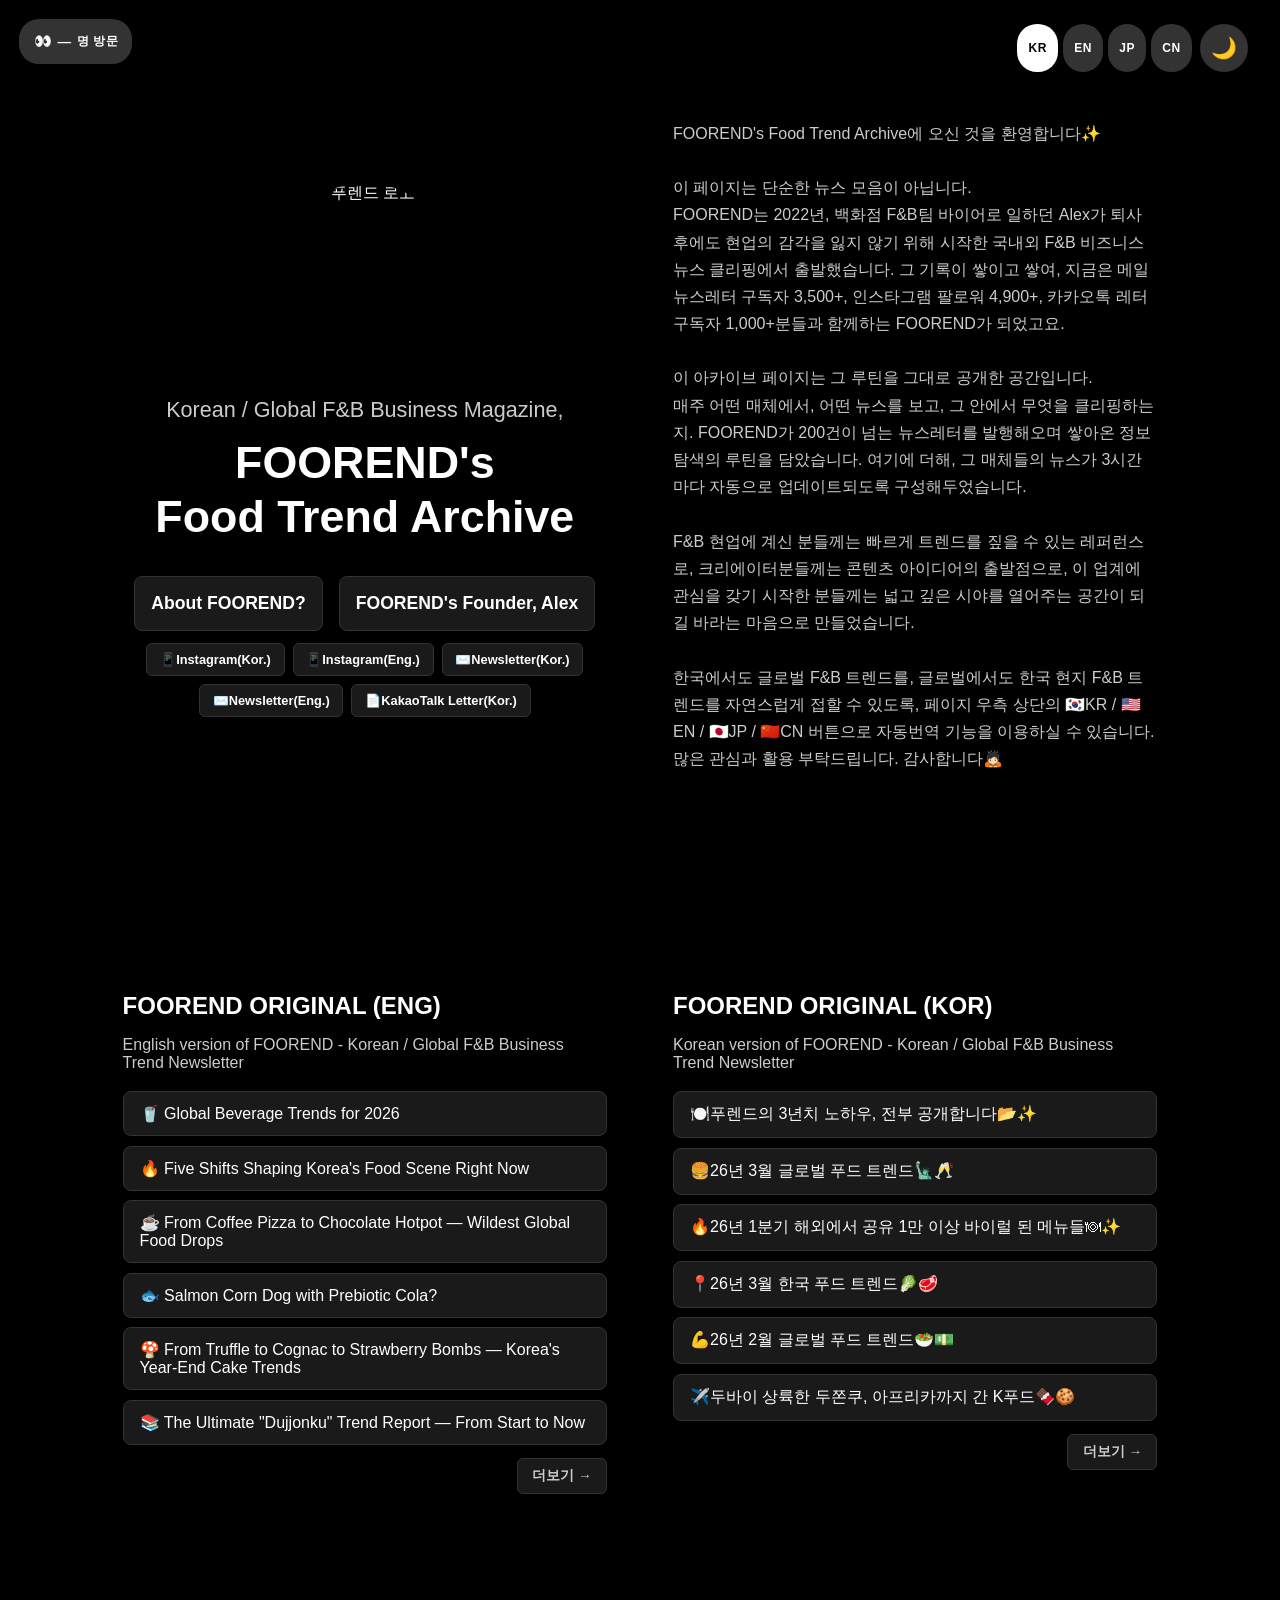
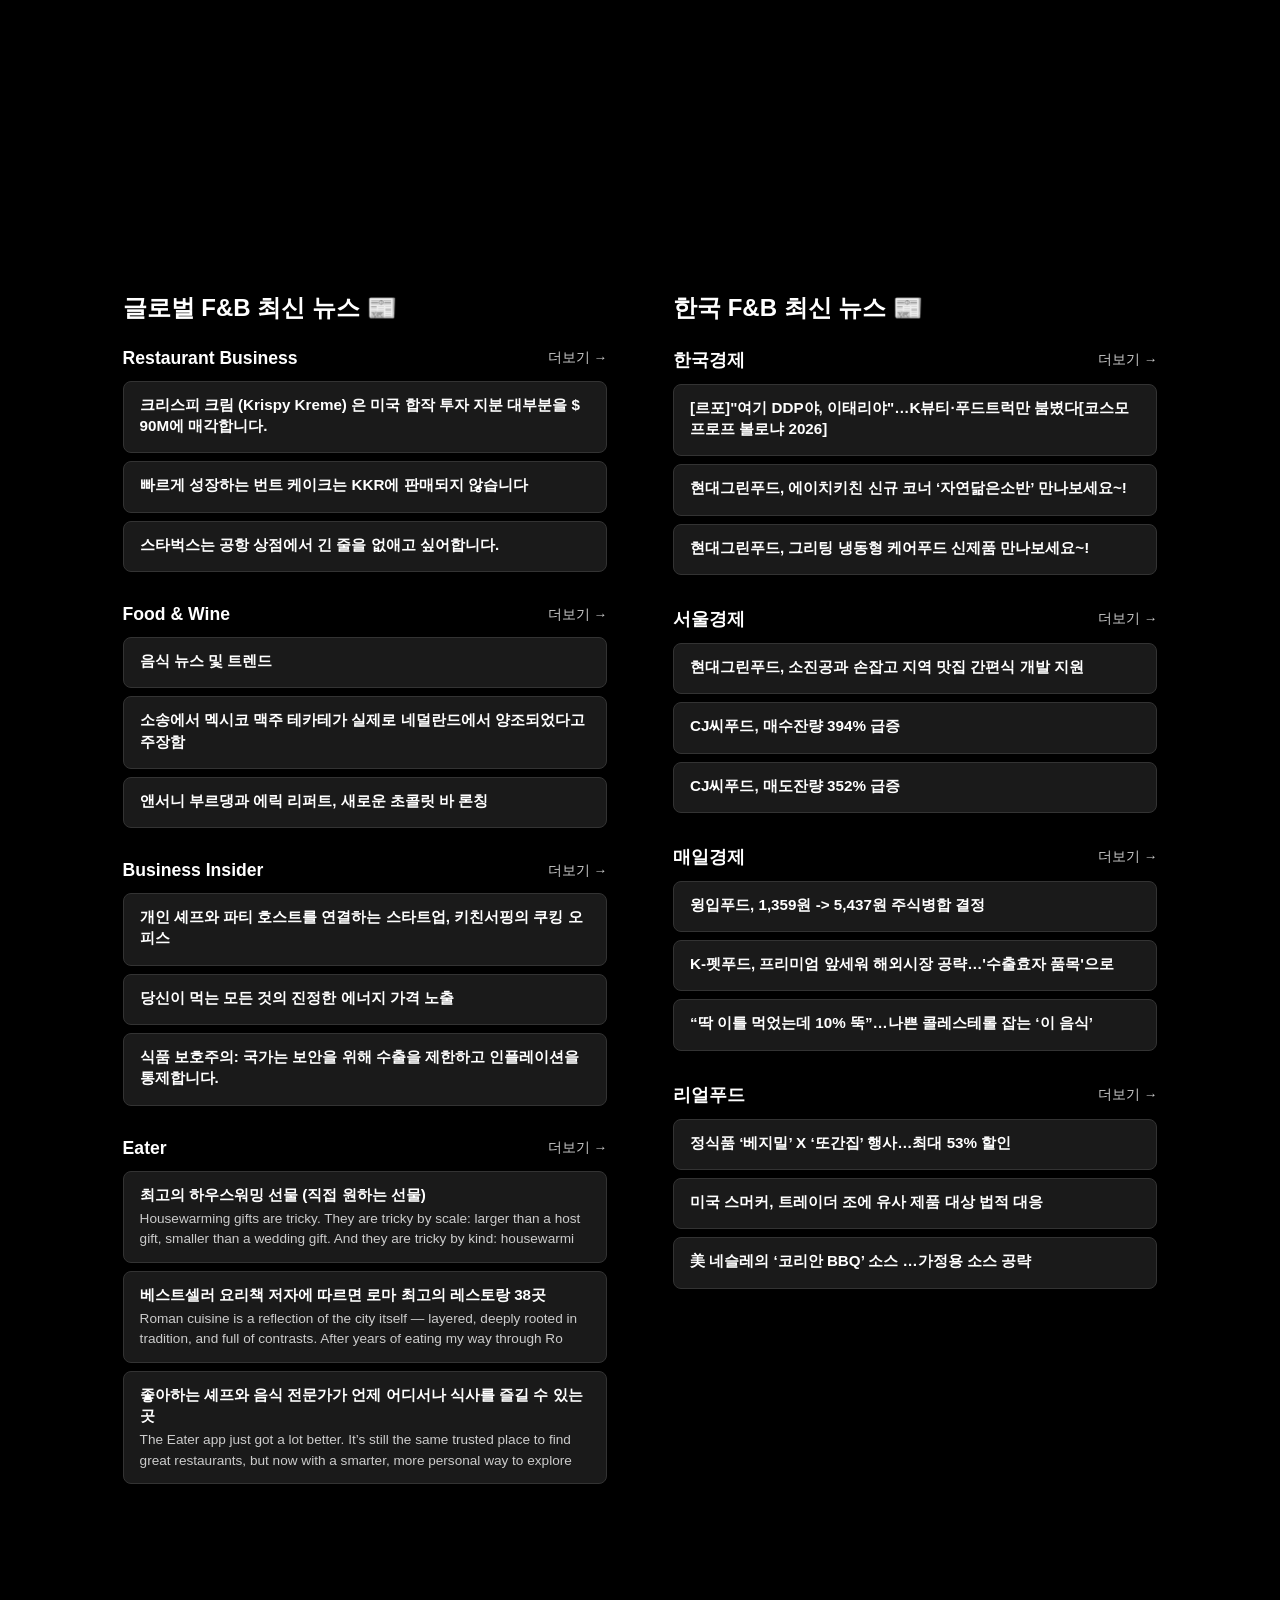
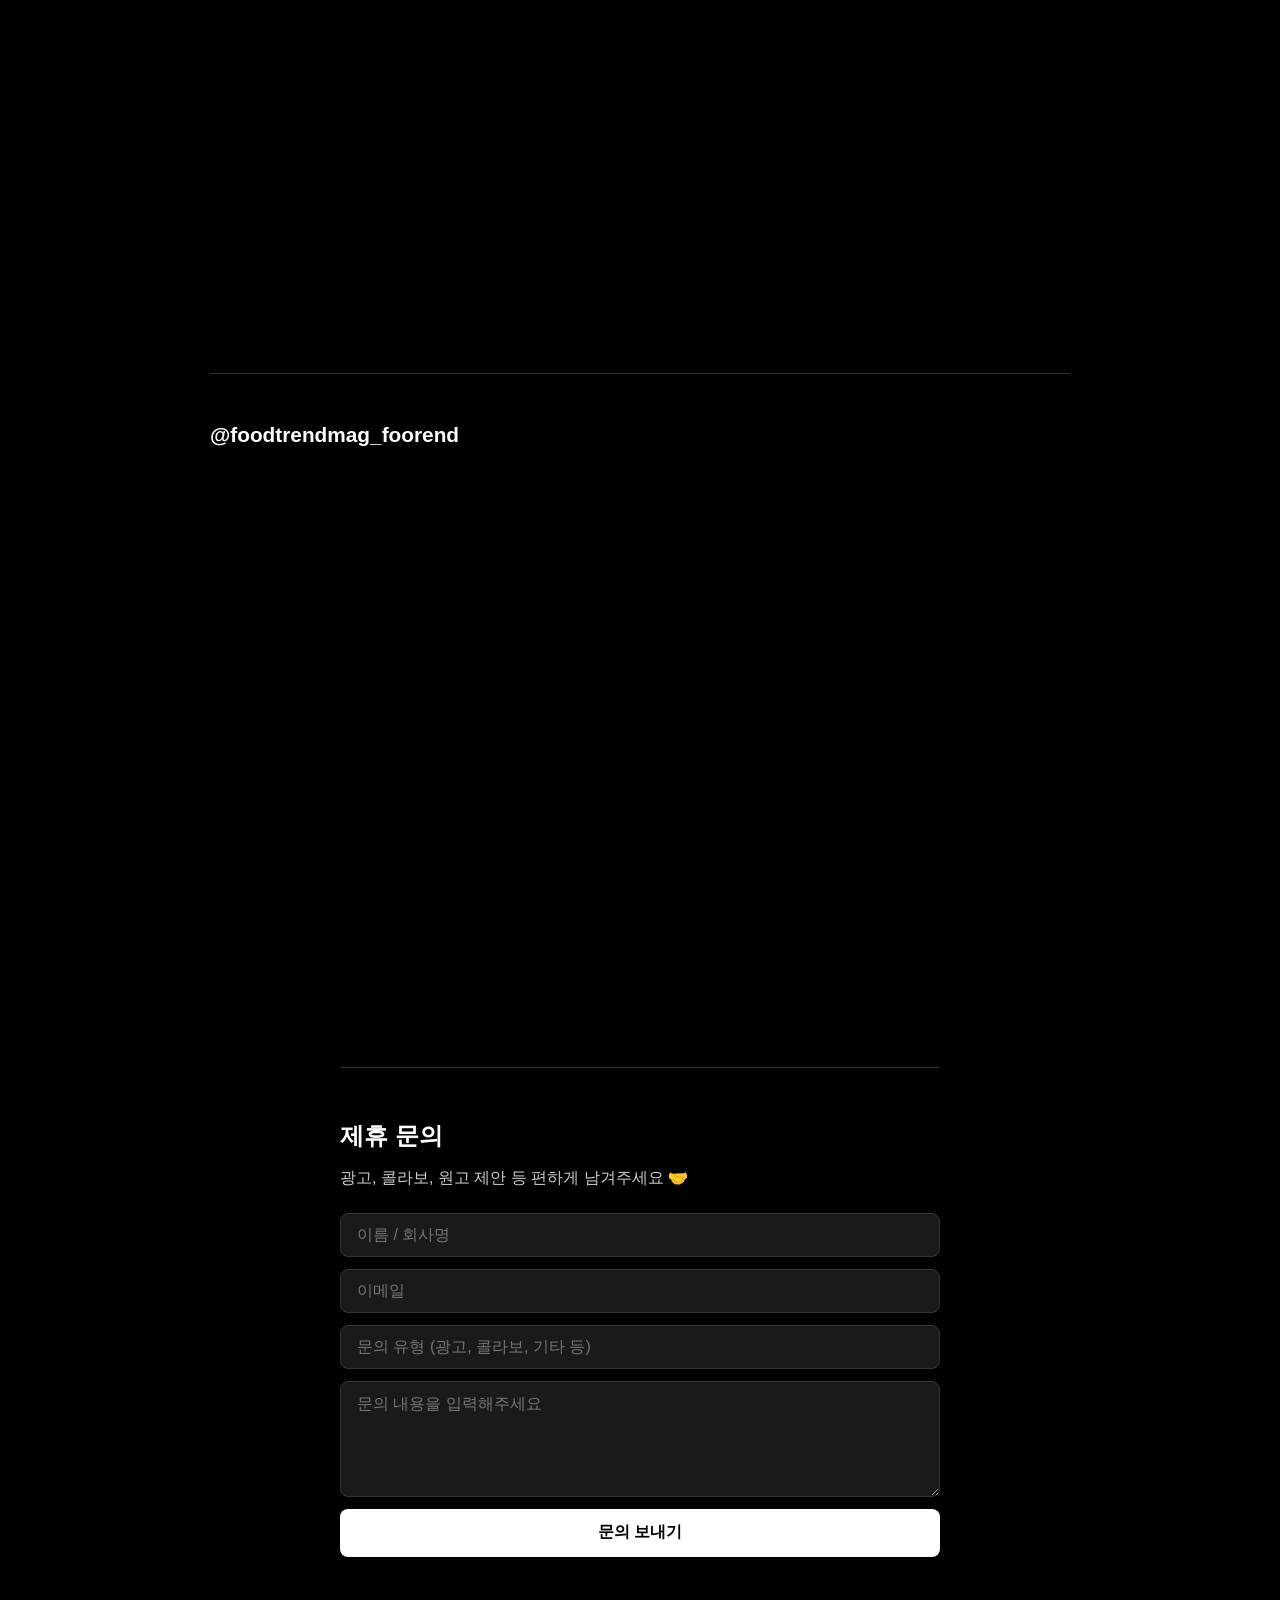
==== index.html @ 2d2cb217 "feat: add Naver site verification meta tag Co-Authored-By: Claude Sonnet 4.6 <noreply@anthropic.com>" ====
<!DOCTYPE html>
<html lang="ko">
<head>
    <!-- Google tag (gtag.js) -->
    <script async src="https://www.googletagmanager.com/gtag/js?id=G-76DTDGHSF2"></script>
    <script>
      window.dataLayer = window.dataLayer || [];
      function gtag(){dataLayer.push(arguments);}
      gtag('js', new Date());

      gtag('config', 'G-76DTDGHSF2');
    </script>
    <!-- Microsoft Clarity -->
    <script type="text/javascript">
        (function(c,l,a,r,i,t,y){
            c[a]=c[a]||function(){(c[a].q=c[a].q||[]).push(arguments)};
            t=l.createElement(r);t.async=1;t.src="https://www.clarity.ms/tag/"+i;
            y=l.getElementsByTagName(r)[0];y.parentNode.insertBefore(t,y);
        })(window, document, "clarity", "script", "w3pzqferz9");
    </script>
    <meta charset="UTF-8">
    <meta name="viewport" content="width=device-width, initial-scale=1.0">

    <!-- Primary SEO -->
    <title>FOOREND | 글로벌·한국 푸드 트렌드 아카이브 | Food &amp; F&amp;B Trend News</title>
    <meta name="description" content="FOOREND는 글로벌·한국 F&B 비즈니스 트렌드를 3시간마다 자동 업데이트하는 뉴스 아카이브입니다. 푸드 트렌드, 식품 트렌드, food trend, Korean food trend, global food trend 최신 뉴스를 한국어·영어·일본어·중국어로 확인하세요.">
    <meta name="keywords" content="푸드 트렌드, 식품 트렌드, F&B 트렌드, 글로벌 푸드 트렌드, 한국 푸드 트렌드, 식음료 트렌드, 외식 트렌드, food trend, global food trend, Korean food trend, F&B trend, food industry news, restaurant trends, food business, フードトレンド, 食品トレンド, 韓国フードトレンド, グローバルフードトレンド, 食品趋势, 韩国美食趋势, 全球餐饮趋势">
    <meta name="author" content="FOOREND">
    <meta name="robots" content="index, follow">
    <meta name="google-site-verification" content="Eyd1w7NPSPoU7BKeB47xBKfNaI3dacMHmMCeXbOx2PM">
    <meta name="naver-site-verification" content="5316bc26cab8cf469e30eb90a0250d9eab44c7fc">
    <link rel="canonical" href="https://foodtrend.news/">

    <!-- hreflang: multilingual signals to Google -->
    <link rel="alternate" hreflang="ko" href="https://foodtrend.news/">
    <link rel="alternate" hreflang="en" href="https://foodtrend.news/">
    <link rel="alternate" hreflang="ja" href="https://foodtrend.news/">
    <link rel="alternate" hreflang="zh-Hans" href="https://foodtrend.news/">
    <link rel="alternate" hreflang="x-default" href="https://foodtrend.news/">

    <!-- Open Graph -->
    <meta property="og:type" content="website">
    <meta property="og:url" content="https://foodtrend.news/">
    <meta property="og:site_name" content="FOOREND">
    <meta property="og:title" content="FOOREND | 글로벌·한국 푸드 트렌드 아카이브">
    <meta property="og:description" content="글로벌·한국 F&B 비즈니스 트렌드를 3시간마다 자동 업데이트. 한국어·영어·일본어·중국어 지원 | Global & Korean food trend news, auto-updated every 3 hours.">
    <meta property="og:image" content="https://media.beehiiv.com/cdn-cgi/image/fit=scale-down,format=auto,onerror=redirect,quality=80/uploads/publication/logo/a420d865-800b-4ed2-865a-b611cb27aaad/thumb_%ED%91%B8%EB%A0%8C%EB%93%9C_%EB%A1%9C%EA%B3%A0.jpg">
    <meta property="og:locale" content="ko_KR">
    <meta property="og:locale:alternate" content="en_US">
    <meta property="og:locale:alternate" content="ja_JP">
    <meta property="og:locale:alternate" content="zh_CN">

    <!-- Twitter Card -->
    <meta name="twitter:card" content="summary">
    <meta name="twitter:title" content="FOOREND | 글로벌·한국 푸드 트렌드 아카이브">
    <meta name="twitter:description" content="글로벌·한국 F&B 비즈니스 트렌드를 3시간마다 자동 업데이트. 한국어·영어·일본어·중국어 지원.">
    <meta name="twitter:image" content="https://media.beehiiv.com/cdn-cgi/image/fit=scale-down,format=auto,onerror=redirect,quality=80/uploads/publication/logo/a420d865-800b-4ed2-865a-b611cb27aaad/thumb_%ED%91%B8%EB%A0%8C%EB%93%9C_%EB%A1%9C%EA%B3%A0.jpg">

    <!-- JSON-LD Structured Data -->
    <script type="application/ld+json">
    {
      "@context": "https://schema.org",
      "@graph": [
        {
          "@type": "WebSite",
          "@id": "https://foodtrend.news/#website",
          "name": "FOOREND",
          "alternateName": ["FOOREND Food Trend Archive", "푸렌드", "푸드 트렌드 아카이브", "フードトレンドアーカイブ", "食品趋势档案"],
          "url": "https://foodtrend.news/",
          "description": "글로벌·한국 F&B 비즈니스 트렌드를 3시간마다 자동 업데이트하는 뉴스 아카이브. Global & Korean food trend news archive, auto-updated every 3 hours.",
          "inLanguage": ["ko", "en", "ja", "zh-Hans"],
          "publisher": { "@id": "https://foodtrend.news/#organization" }
        },
        {
          "@type": "Organization",
          "@id": "https://foodtrend.news/#organization",
          "name": "FOOREND",
          "url": "https://foodtrend.news/",
          "logo": {
            "@type": "ImageObject",
            "url": "https://media.beehiiv.com/cdn-cgi/image/fit=scale-down,format=auto,onerror=redirect,quality=80/uploads/publication/logo/a420d865-800b-4ed2-865a-b611cb27aaad/thumb_%ED%91%B8%EB%A0%8C%EB%93%9C_%EB%A1%9C%EA%B3%A0.jpg"
          },
          "description": "Korean / Global F&B Business Magazine & Food Trend Newsletter. 구독자 3,500+의 국내외 F&B 비즈니스 트렌드 뉴스레터.",
          "sameAs": [
            "https://www.instagram.com/foodtrend_foorend",
            "https://www.instagram.com/foodtrendmag_foorend",
            "https://foodtrend.stibee.com/",
            "https://foodtrend.beehiiv.com/"
          ]
        }
      ]
    }
    </script>

    <link rel="alternate" type="application/rss+xml" title="FOOREND RSS" href="https://foodtrend.news/rss.xml">
    <link rel="stylesheet" href="style.css">
</head>
<body>
    <div id="visitor-counter" aria-label="누적 방문자 수">
        <span id="visitor-icon">👀</span>
        <span id="visitor-count">—</span>
        <span id="visitor-label">명 방문</span>
    </div>
    <div id="lang-buttons" aria-label="언어 선택">
        <button class="lang-btn" data-lang="ko">KR</button>
        <button class="lang-btn" data-lang="en">EN</button>
        <button class="lang-btn" data-lang="ja">JP</button>
        <button class="lang-btn" data-lang="zh">CN</button>
    </div>
    <button id="theme-toggle" aria-label="테마 전환">🌙</button>
    <div class="container">

        <!-- Page 1: Hero -->
        <div class="pc-page pc-page-1">
            <div class="pc-col pc-left">
                <header>
                    <img src="https://media.beehiiv.com/cdn-cgi/image/fit=scale-down,format=auto,onerror=redirect,quality=80/uploads/publication/logo/a420d865-800b-4ed2-865a-b611cb27aaad/thumb_%ED%91%B8%EB%A0%8C%EB%93%9C_%EB%A1%9C%EA%B3%A0.jpg" alt="푸렌드 로고" class="logo">
                    <p class="subtitle">Korean / Global F&B Business Magazine,</p>
                    <h1>FOOREND's<br>Food Trend Archive</h1>
                </header>
                <div class="links">
                    <a href="https://alexthefood.notion.site/To-FOOREND-s-Friends-2156fe7446858063bea1ff71f1872bc7" class="btn" target="_blank" rel="noopener">About FOOREND?</a>
                    <a href="https://www.linkedin.com/in/%EA%B0%95%EC%9A%B1-%EA%B9%80-31b840205" class="btn" target="_blank" rel="noopener">FOOREND's Founder, Alex</a>
                </div>
                <div class="links-small">
                    <a href="https://www.instagram.com/foodtrend_foorend" class="btn-small" target="_blank" rel="noopener">📱Instagram(Kor.)</a>
                    <a href="https://www.instagram.com/foodtrendmag_foorend" class="btn-small" target="_blank" rel="noopener">📱Instagram(Eng.)</a>
                    <a href="https://foodtrend.stibee.com/" class="btn-small" target="_blank" rel="noopener">✉️Newsletter(Kor.)</a>
                    <a href="https://foodtrend.beehiiv.com/" class="btn-small" target="_blank" rel="noopener">✉️Newsletter(Eng.)</a>
                    <a href="https://open.kakao.com/o/gldluKCe" class="btn-small" target="_blank" rel="noopener">📄KakaoTalk Letter(Kor.)</a>
                </div>
            </div>
            <div class="pc-col pc-right">
                <p class="hero-welcome" id="hero-welcome">FOOREND's Food Trend Archive에 오신 것을 환영합니다✨<br><br>이 페이지는 단순한 뉴스 모음이 아닙니다.<br>FOOREND는 2022년, 백화점 F&B팀 바이어로 일하던 Alex가 퇴사 후에도 현업의 감각을 잃지 않기 위해 시작한 국내외 F&B 비즈니스 뉴스 클리핑에서 출발했습니다. 그 기록이 쌓이고 쌓여, 지금은 메일 뉴스레터 구독자 3,500+, 인스타그램 팔로워 4,900+, 카카오톡 레터 구독자 1,000+분들과 함께하는 FOOREND가 되었고요.<br><br>이 아카이브 페이지는 그 루틴을 그대로 공개한 공간입니다.<br>매주 어떤 매체에서, 어떤 뉴스를 보고, 그 안에서 무엇을 클리핑하는지. FOOREND가 200건이 넘는 뉴스레터를 발행해오며 쌓아온 정보 탐색의 루틴을 담았습니다. 여기에 더해, 그 매체들의 뉴스가 3시간마다 자동으로 업데이트되도록 구성해두었습니다.<br><br>F&B 현업에 계신 분들께는 빠르게 트렌드를 짚을 수 있는 레퍼런스로, 크리에이터분들께는 콘텐츠 아이디어의 출발점으로, 이 업계에 관심을 갖기 시작한 분들께는 넓고 깊은 시야를 열어주는 공간이 되길 바라는 마음으로 만들었습니다.<br><br>한국에서도 글로벌 F&B 트렌드를, 글로벌에서도 한국 현지 F&B 트렌드를 자연스럽게 접할 수 있도록, 페이지 우측 상단에 한글/영어 자동번역 기능도 함께 준비했으니 많은 관심과 활용 부탁드립니다. 감사합니다🙇🏻</p>
            </div>
        </div>

        <!-- Page 2: Articles -->
        <div class="pc-page pc-page-2">
            <div class="pc-col pc-left">
                <section class="articles-section">
                    <h2 class="articles-title">FOOREND ORIGINAL (ENG)</h2>
                    <p class="articles-desc">English version of FOOREND - Korean / Global F&B Business Trend Newsletter</p>
                    <ul class="articles-list">
                        <li><a href="https://foodtrend.beehiiv.com/p/global-beverage-trends-for-2026" target="_blank" rel="noopener">🥤 Global Beverage Trends for 2026</a></li>
                        <li><a href="https://foodtrend.beehiiv.com/p/five-shifts-shaping-korea-s-food-scene-right-now" target="_blank" rel="noopener">🔥 Five Shifts Shaping Korea's Food Scene Right Now</a></li>
                        <li><a href="https://foodtrend.beehiiv.com/p/from-coffee-pizza-to-chocolate-hotpot-wildest-global-food-drops" target="_blank" rel="noopener">☕ From Coffee Pizza to Chocolate Hotpot — Wildest Global Food Drops</a></li>
                        <li><a href="https://foodtrend.beehiiv.com/p/salmon-corn-dog-with-prebiotic-cola" target="_blank" rel="noopener">🐟 Salmon Corn Dog with Prebiotic Cola?</a></li>
                        <li><a href="https://foodtrend.beehiiv.com/p/from-truffle-to-cognac-to-strawberry-bombs-korea-s-year-end-cake-trends" target="_blank" rel="noopener">🍄 From Truffle to Cognac to Strawberry Bombs — Korea's Year-End Cake Trends</a></li>
                        <li><a href="https://foodtrend.beehiiv.com/p/the-ultimate-dujjonku-trend-report-from-start-to-now" target="_blank" rel="noopener">📚 The Ultimate "Dujjonku" Trend Report — From Start to Now</a></li>
                    </ul>
                    <div class="articles-more">
                        <a href="https://foodtrend.beehiiv.com/" class="articles-more-btn" id="en-articles-more" target="_blank" rel="noopener">See More →</a>
                    </div>
                </section>
            </div>
            <div class="pc-col pc-right">
                <section class="articles-section">
                    <h2 class="articles-title">FOOREND ORIGINAL (KOR)</h2>
                    <p class="articles-desc">Korean version of FOOREND - Korean / Global F&B Business Trend Newsletter</p>
                    <ul class="articles-list" id="korean-articles-list">
                        <li class="articles-loading">아티클을 불러오는 중...</li>
                    </ul>
                    <div class="articles-more">
                        <a href="https://foodtrend.stibee.com/" class="articles-more-btn" id="ko-articles-more" target="_blank" rel="noopener">더보기 →</a>
                    </div>
                </section>
            </div>
        </div>

        <!-- Page 3: News -->
        <div class="pc-page pc-page-3">
            <div class="pc-col pc-left">
                <section class="news-section">
                    <h2 class="news-section-title" id="global-news-title">글로벌 F&amp;B 최신 뉴스 📰</h2>
                    <div id="news-feeds"><p class="news-loading">뉴스를 불러오는 중...</p></div>
                </section>
            </div>
            <div class="pc-col pc-right">
                <section class="news-section">
                    <h2 class="news-section-title" id="korean-news-title">한국 F&amp;B 최신 뉴스 📰</h2>
                    <div id="korean-news-feeds"><p class="news-loading">뉴스를 불러오는 중...</p></div>
                </section>
            </div>
        </div>

        <!-- Page 4: Instagram -->
        <div class="pc-page pc-page-4">
            <section class="instagram-section">
                <h2 class="instagram-section-title">@foodtrendmag_foorend</h2>
                <behold-widget feed-id="T9Dy0zRBQukOoP0U7jvS"></behold-widget>
                <script>
                  (() => {
                    const d=document,s=d.createElement("script");s.type="module";
                    s.src="https://w.behold.so/widget.js";d.head.append(s);
                  })();
                </script>
            </section>
        </div>

        <!-- Page 5: Contact -->
        <div class="pc-page pc-page-5">
            <section class="contact-section">
                <h2 class="contact-title" id="contact-title">제휴 문의</h2>
                <p class="contact-desc" id="contact-desc">광고, 콜라보, 원고 제안 등 편하게 남겨주세요 🤝</p>
                <form id="contact-form" action="https://formspree.io/f/mbdprzry" method="POST">
                    <input type="text" name="name" placeholder="이름 / 회사명" required>
                    <input type="email" name="email" placeholder="이메일" required>
                    <input type="text" name="subject" placeholder="문의 유형 (광고, 콜라보, 기타 등)">
                    <textarea name="message" placeholder="문의 내용을 입력해주세요" rows="5" required></textarea>
                    <button type="submit" id="contact-submit">문의 보내기</button>
                </form>
                <p id="contact-confirmation" class="hidden">문의가 접수되었습니다. 빠르게 답변드릴게요 😊</p>
            </section>
        </div>

    </div>
    <script src="main.js"></script>
</body>
</html>
---- style.css ----
:root {
    --bg: #000000;
    --fg: #ffffff;
    --subtitle: #cccccc;
    --desc: #e0e0e0;
    --btn-bg: #1a1a1a;
    --btn-border: #333333;
    --btn-hover: #333333;
    --toggle-bg: #333333;
    --toggle-fg: #ffffff;
}

body.light {
    --bg: #ffffff;
    --fg: #111111;
    --subtitle: #555555;
    --desc: #333333;
    --btn-bg: #f0f0f0;
    --btn-border: #cccccc;
    --btn-hover: #dddddd;
    --toggle-bg: #e0e0e0;
    --toggle-fg: #111111;
}

body {
    font-family: 'SUIT', sans-serif;
    background-color: var(--bg);
    color: var(--fg);
    display: flex;
    justify-content: center;
    align-items: center;
    min-height: 100vh;
    margin: 0;
    text-align: center;
    transition: background-color 0.3s, color 0.3s;
}

#visitor-counter {
    position: fixed;
    top: 1.2rem;
    left: 1.2rem;
    display: flex;
    align-items: center;
    gap: 0.35rem;
    background-color: var(--toggle-bg);
    color: var(--toggle-fg);
    border-radius: 20px;
    padding: 0 0.9rem;
    height: 2.8rem;
    font-size: 0.78rem;
    font-weight: bold;
    letter-spacing: 0.03em;
    z-index: 100;
    white-space: nowrap;
}

#visitor-icon {
    font-size: 0.9rem;
}

#visitor-count {
    font-size: 0.85rem;
}

#lang-buttons {
    position: fixed;
    top: 1.2rem;
    right: calc(1.2rem + 2.8rem + 0.5rem);
    display: flex;
    gap: 0.3rem;
    z-index: 100;
}

.lang-btn {
    background-color: var(--toggle-bg);
    color: var(--toggle-fg);
    border: none;
    border-radius: 20px;
    padding: 0 0.7rem;
    height: 2.8rem;
    font-size: 0.75rem;
    font-weight: bold;
    letter-spacing: 0.05em;
    cursor: pointer;
    transition: background-color 0.2s, color 0.2s;
}

.lang-btn:hover {
    opacity: 0.8;
}

.lang-btn.active {
    background-color: var(--fg);
    color: var(--bg);
}

#theme-toggle {
    position: fixed;
    top: 1.2rem;
    right: 1.2rem;
    background-color: var(--toggle-bg);
    color: var(--toggle-fg);
    border: none;
    border-radius: 50%;
    width: 2.8rem;
    height: 2.8rem;
    font-size: 1.3rem;
    cursor: pointer;
    transition: background-color 0.3s;
    z-index: 100;
}

#theme-toggle:hover {
    opacity: 0.8;
}

.container {
    max-width: 600px;
    width: 90%;
    padding: 4rem 0 3rem;
}

.logo {
    width: 140px;
    height: 140px;
    object-fit: contain;
    border-radius: 50%;
    margin-bottom: 1.2rem;
}

header h1 {
    font-size: 2.5rem;
    margin-bottom: 0.5rem;
}

.subtitle {
    font-size: 1.2rem;
    color: var(--subtitle);
    margin-bottom: 2rem;
}

.description p {
    font-size: 1.1rem;
    line-height: 1.6;
    margin-bottom: 2rem;
    color: var(--desc);
}

.links {
    display: flex;
    flex-direction: column;
    gap: 1rem;
    margin-bottom: 2rem;
}

.btn {
    background-color: var(--btn-bg);
    color: var(--fg);
    padding: 1rem;
    border-radius: 8px;
    text-decoration: none;
    font-size: 1.1rem;
    font-weight: bold;
    transition: background-color 0.3s;
    border: 1px solid var(--btn-border);
}

.btn:hover {
    background-color: var(--btn-hover);
}

.links-small {
    display: flex;
    flex-wrap: wrap;
    gap: 0.5rem;
    margin-bottom: 2rem;
    justify-content: center;
}

.btn-small {
    background-color: var(--btn-bg);
    color: var(--fg);
    padding: 0.5rem 0.8rem;
    border-radius: 6px;
    text-decoration: none;
    font-size: 0.8rem;
    font-weight: bold;
    transition: background-color 0.3s;
    border: 1px solid var(--btn-border);
}

.btn-small:hover {
    background-color: var(--btn-hover);
}

form {
    display: flex;
    flex-direction: column;
    gap: 0.5rem;
    margin-top: 1.5rem;
}

input[type="email"] {
    padding: 0.75rem;
    border: 1px solid var(--btn-border);
    border-radius: 4px;
    font-size: 1rem;
    background-color: var(--btn-bg);
    color: var(--fg);
}

button[type="submit"] {
    background-color: #007BFF;
    color: white;
    padding: 0.75rem;
    border: none;
    border-radius: 4px;
    font-size: 1rem;
    cursor: pointer;
    transition: background-color 0.3s;
}

button[type="submit"]:hover {
    background-color: #0056b3;
}

.hidden {
    display: none;
}

#confirmation-message {
    margin-top: 1rem;
    color: #4CAF50;
    font-weight: bold;
}

.news-section {
    margin-top: 3rem;
    padding-top: 2rem;
    border-top: 1px solid var(--btn-border);
    text-align: left;
}

.news-section-title {
    font-size: 1.5rem;
    margin-bottom: 1.5rem;
}

.news-loading {
    color: var(--subtitle);
    font-size: 0.95rem;
}

.news-grid {
    display: flex;
    flex-direction: column;
    gap: 2rem;
}

.feed-source-header {
    display: flex;
    align-items: center;
    justify-content: space-between;
    margin-bottom: 0.75rem;
}

.feed-source-name {
    font-size: 1.1rem;
    font-weight: bold;
    margin: 0;
}

.feed-source-link {
    font-size: 0.85rem;
    color: var(--subtitle);
    text-decoration: none;
}

.feed-source-link:hover {
    color: var(--fg);
}

.feed-items {
    list-style: none;
    padding: 0;
    margin: 0;
    display: flex;
    flex-direction: column;
    gap: 0.5rem;
}

.feed-item {
    padding: 0.75rem 1rem;
    border: 1px solid var(--btn-border);
    border-radius: 8px;
    background-color: var(--btn-bg);
    transition: background-color 0.2s;
}

.feed-item:hover {
    background-color: var(--btn-hover);
}

.feed-item-title {
    display: block;
    color: var(--fg);
    text-decoration: none;
    font-size: 0.95rem;
    font-weight: bold;
    line-height: 1.4;
    margin-bottom: 0.25rem;
}

.feed-item-desc {
    margin: 0;
    font-size: 0.85rem;
    color: var(--subtitle);
    line-height: 1.5;
}

.hero-welcome {
    font-size: 1rem;
    line-height: 1.7;
    color: var(--subtitle);
    margin-bottom: 1.5rem;
    text-align: left;
}

/* Mobile: collapse rest of hero text */
#hero-welcome-rest {
    display: none;
}

#hero-welcome-rest.expanded {
    display: inline;
}

.hero-welcome-toggle {
    display: block;
    margin-top: 0.9rem;
    background: none;
    border: 1px solid var(--btn-border);
    border-radius: 6px;
    color: var(--subtitle);
    font-size: 0.82rem;
    font-weight: bold;
    padding: 0.4rem 0.8rem;
    cursor: pointer;
    transition: color 0.2s, border-color 0.2s;
}

.hero-welcome-toggle:hover {
    color: var(--fg);
    border-color: var(--fg);
}

.articles-section {
    margin-top: 3rem;
    padding-top: 2rem;
    border-top: 1px solid var(--btn-border);
    text-align: left;
}

.articles-title {
    font-size: 1.5rem;
    margin-bottom: 0.4rem;
}

.articles-desc {
    font-size: 1rem;
    color: var(--subtitle);
    margin-bottom: 1.2rem;
}

.articles-list {
    list-style: none;
    padding: 0;
    margin: 0;
    display: flex;
    flex-direction: column;
    gap: 0.6rem;
}

.articles-list a {
    display: block;
    color: var(--fg);
    text-decoration: none;
    font-size: 1rem;
    padding: 0.75rem 1rem;
    border-radius: 8px;
    border: 1px solid var(--btn-border);
    background-color: var(--btn-bg);
    transition: background-color 0.2s;
}

.articles-list a:hover {
    background-color: var(--btn-hover);
}

.articles-loading {
    list-style: none;
    font-size: 0.95rem;
    color: var(--subtitle);
    padding: 0.5rem 0;
}

.articles-more {
    margin-top: 0.8rem;
    text-align: right;
}

.articles-more-btn {
    display: inline-block;
    color: var(--subtitle);
    text-decoration: none;
    font-size: 0.85rem;
    font-weight: bold;
    padding: 0.5rem 0.9rem;
    border-radius: 6px;
    border: 1px solid var(--btn-border);
    background-color: var(--btn-bg);
    transition: background-color 0.2s, color 0.2s;
}

.articles-more-btn:hover {
    background-color: var(--btn-hover);
    color: var(--fg);
}

.instagram-section {
    margin-top: 3rem;
    padding-top: 2rem;
    border-top: 1px solid var(--btn-border);
    text-align: left;
}

.instagram-section-title {
    font-size: 1.3rem;
    font-weight: bold;
    margin-bottom: 0.3rem;
}

.instagram-section-desc {
    font-size: 1rem;
    color: var(--subtitle);
    margin-bottom: 1.2rem;
}

.ig-grid {
    display: grid;
    grid-template-columns: repeat(3, 1fr);
    gap: 6px;
    min-height: 80px;
}

.ig-thumb {
    display: block;
    aspect-ratio: 1;
    overflow: hidden;
    border-radius: 6px;
    background-color: var(--btn-bg);
    border: 1px solid var(--btn-border);
}

.ig-thumb img {
    width: 100%;
    height: 100%;
    object-fit: cover;
    display: block;
    transition: opacity 0.2s, transform 0.25s;
}

.ig-thumb:hover img {
    opacity: 0.82;
    transform: scale(1.04);
}

.ig-empty {
    color: var(--subtitle);
    font-size: 0.9rem;
    text-align: center;
    padding: 2rem 1rem;
    border: 1px dashed var(--btn-border);
    border-radius: 8px;
    grid-column: 1 / -1;
}

.contact-section {
    margin-top: 3rem;
    padding-top: 2rem;
    border-top: 1px solid var(--btn-border);
    text-align: left;
}

.contact-title {
    font-size: 1.5rem;
    margin-bottom: 0.4rem;
}

.contact-desc {
    font-size: 1rem;
    color: var(--subtitle);
    margin-bottom: 1.5rem;
}

#contact-form {
    display: flex;
    flex-direction: column;
    gap: 0.75rem;
}

#contact-form input,
#contact-form textarea {
    padding: 0.75rem 1rem;
    border: 1px solid var(--btn-border);
    border-radius: 8px;
    font-size: 1rem;
    background-color: var(--btn-bg);
    color: var(--fg);
    transition: border-color 0.2s, background-color 0.3s, color 0.3s;
    font-family: inherit;
}

#contact-form input:focus,
#contact-form textarea:focus {
    outline: none;
    border-color: #888;
}

#contact-form textarea {
    resize: vertical;
}

#contact-submit {
    background-color: var(--fg);
    color: var(--bg);
    padding: 0.85rem;
    border: none;
    border-radius: 8px;
    font-size: 1rem;
    font-weight: bold;
    cursor: pointer;
    transition: opacity 0.2s;
    font-family: inherit;
}

#contact-submit:hover {
    opacity: 0.75;
}

#contact-submit:disabled {
    opacity: 0.5;
    cursor: not-allowed;
}

#contact-confirmation {
    margin-top: 1rem;
    color: #4CAF50;
    font-weight: bold;
    text-align: center;
}

/* ── Desktop PC layout (≥ 900px) ─────────────────────────────── */
@media (min-width: 900px) {

    body {
        align-items: flex-start;
    }

    .container {
        max-width: 100%;
        width: 100%;
        padding: 0;
    }

    /* Each pc-page = one full-screen section */
    .pc-page {
        display: flex;
        flex-direction: row;
        min-height: 100vh;
        padding: 0 7%;
    }

    /* Columns */
    .pc-col {
        flex: 1;
        padding: 6vh 3%;
        display: flex;
        flex-direction: column;
        justify-content: center;
        align-items: center;
    }

    /* Reset section top-borders and margins when inside a column */
    .pc-col .articles-section,
    .pc-col .news-section,
    .pc-col .instagram-section {
        margin-top: 0;
        padding-top: 0;
        border-top: none;
    }

    .pc-col .contact-section {
        margin-top: 0;
        padding-top: 0;
        border-top: none;
    }

    /* ── Page 1: Hero ── */
    .pc-page-1 .pc-left {
        text-align: center;
    }

    .pc-page-1 header {
        display: flex;
        flex-direction: column;
        align-items: center;
    }

    .pc-page-1 .logo {
        width: 180px;
        height: 180px;
    }

    .pc-page-1 header h1 {
        font-size: 2.8rem;
        margin-top: 1.2rem;
        line-height: 1.2;
    }

    /* Left column: subtitle sits between logo and h1 */
    .pc-page-1 .pc-left .subtitle {
        font-size: 1.35rem;
        margin-top: 0.8rem;
        margin-bottom: 0.5rem;
        line-height: 1.4;
        text-align: center;
        color: var(--subtitle);
    }

    .pc-page-1 header h1 {
        margin-top: 0.2rem;
    }

    /* Left column: buttons side-by-side below h1 */
    .pc-page-1 .pc-left .links {
        flex-direction: row;
        gap: 1rem;
        margin-top: 1.5rem;
        margin-bottom: 0.8rem;
        width: 100%;
        justify-content: center;
    }

    .pc-page-1 .pc-left .links-small {
        justify-content: center;
        margin-bottom: 0;
    }

    /* Right column: welcome text */
    .pc-page-1 .pc-right {
        align-items: flex-start;
        overflow-y: auto;
    }

    /* Desktop: always show full hero text, hide toggle button */
    #hero-welcome-rest {
        display: inline !important;
    }

    .hero-welcome-toggle {
        display: none !important;
    }

    /* ── Pages 2, 3: sections start from same top position ── */
    .pc-page-2 .pc-col,
    .pc-page-3 .pc-col {
        justify-content: flex-start;
        padding-top: 8vh;
    }

    .pc-col .articles-section,
    .pc-col .news-section {
        width: 100%;
    }

    /* ── Page 4: Instagram — centered single column ── */
    .pc-page-4 {
        justify-content: center;
        align-items: center;
    }

    .pc-page-4 .instagram-section {
        width: min(860px, 90%);
    }

    /* ── Page 3: allow scroll if news list is long ── */
    .pc-page-3 .pc-col {
        overflow-y: auto;
    }

    /* ── Page 5: Contact — centered single column ── */
    .pc-page-5 {
        justify-content: center;
        align-items: center;
    }

    .pc-page-5 .contact-section {
        max-width: 600px;
        width: 100%;
    }

    /* Theme toggle — keep accessible but slightly larger on desktop */
    #theme-toggle {
        top: 1.5rem;
        right: 2rem;
        width: 3rem;
        height: 3rem;
    }

    #lang-buttons {
        top: 1.5rem;
        right: calc(2rem + 3rem + 0.5rem);
    }

    .lang-btn {
        height: 3rem;
    }
}
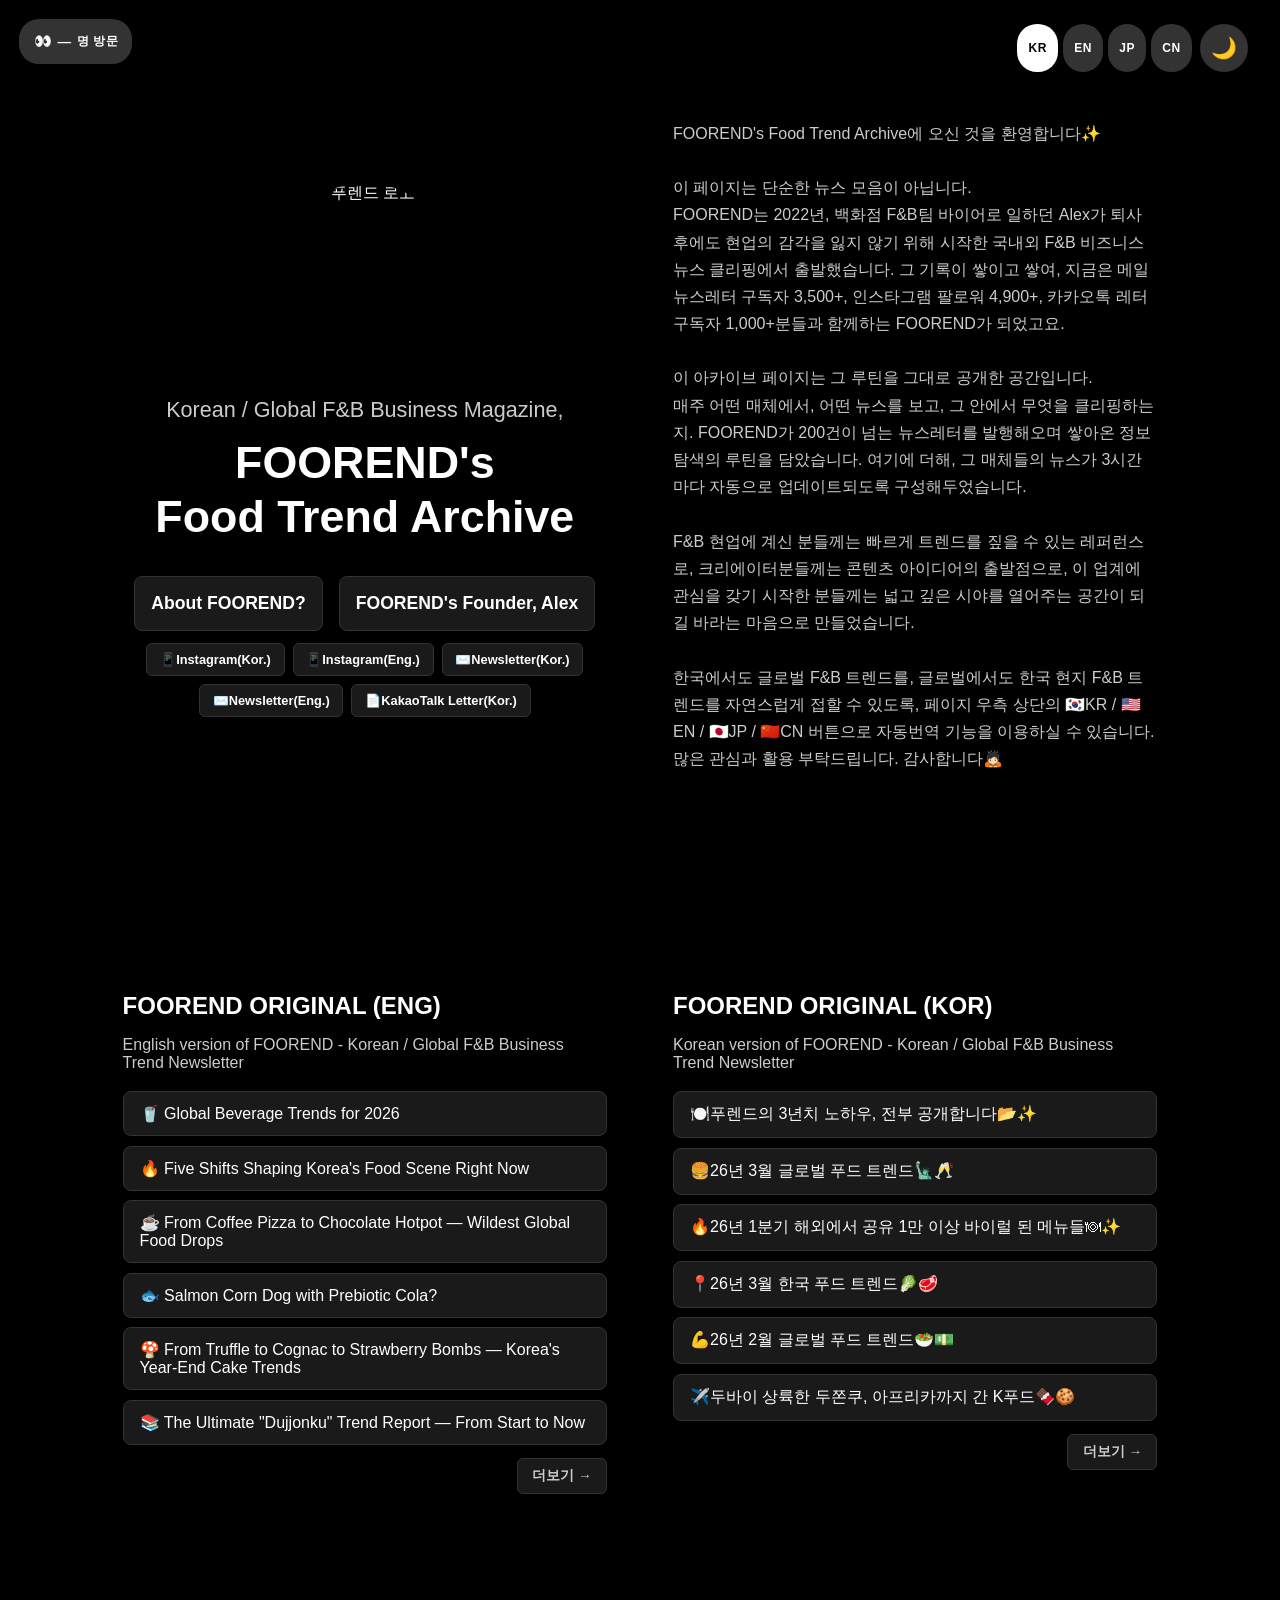
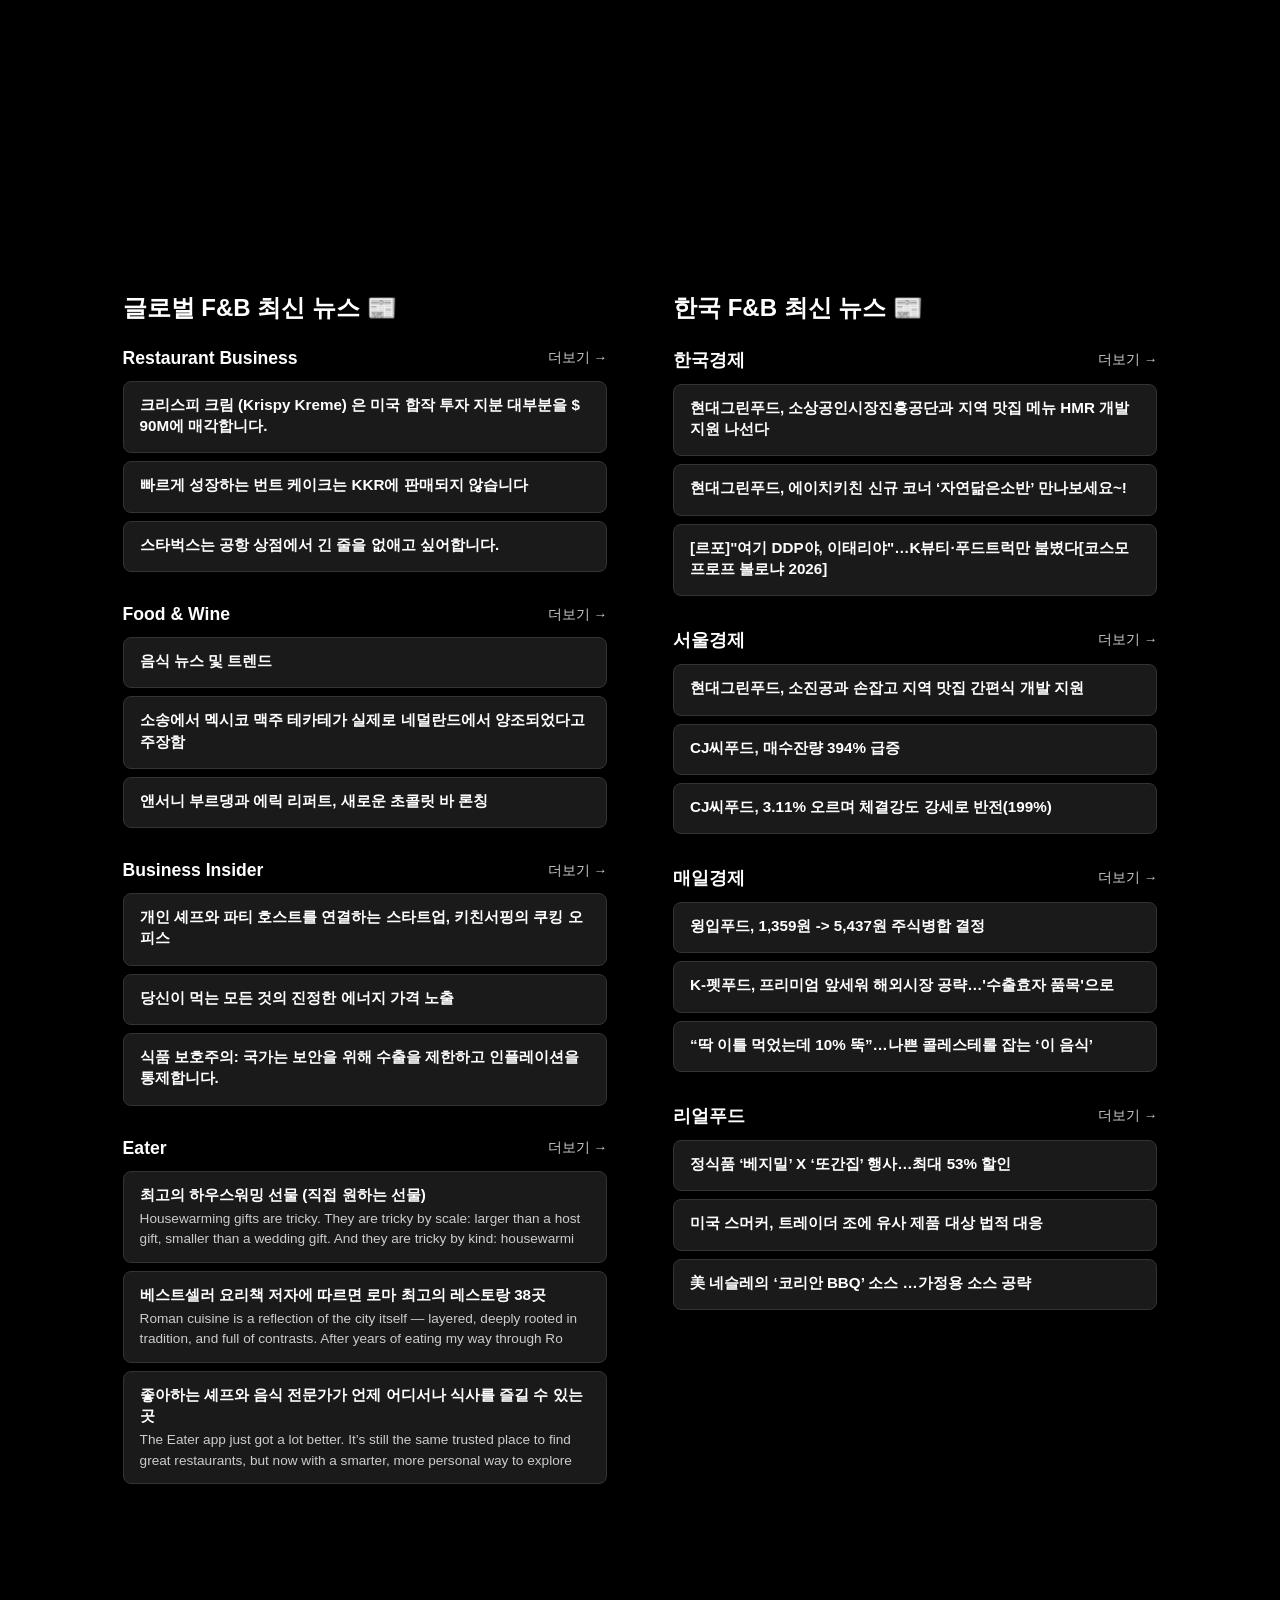
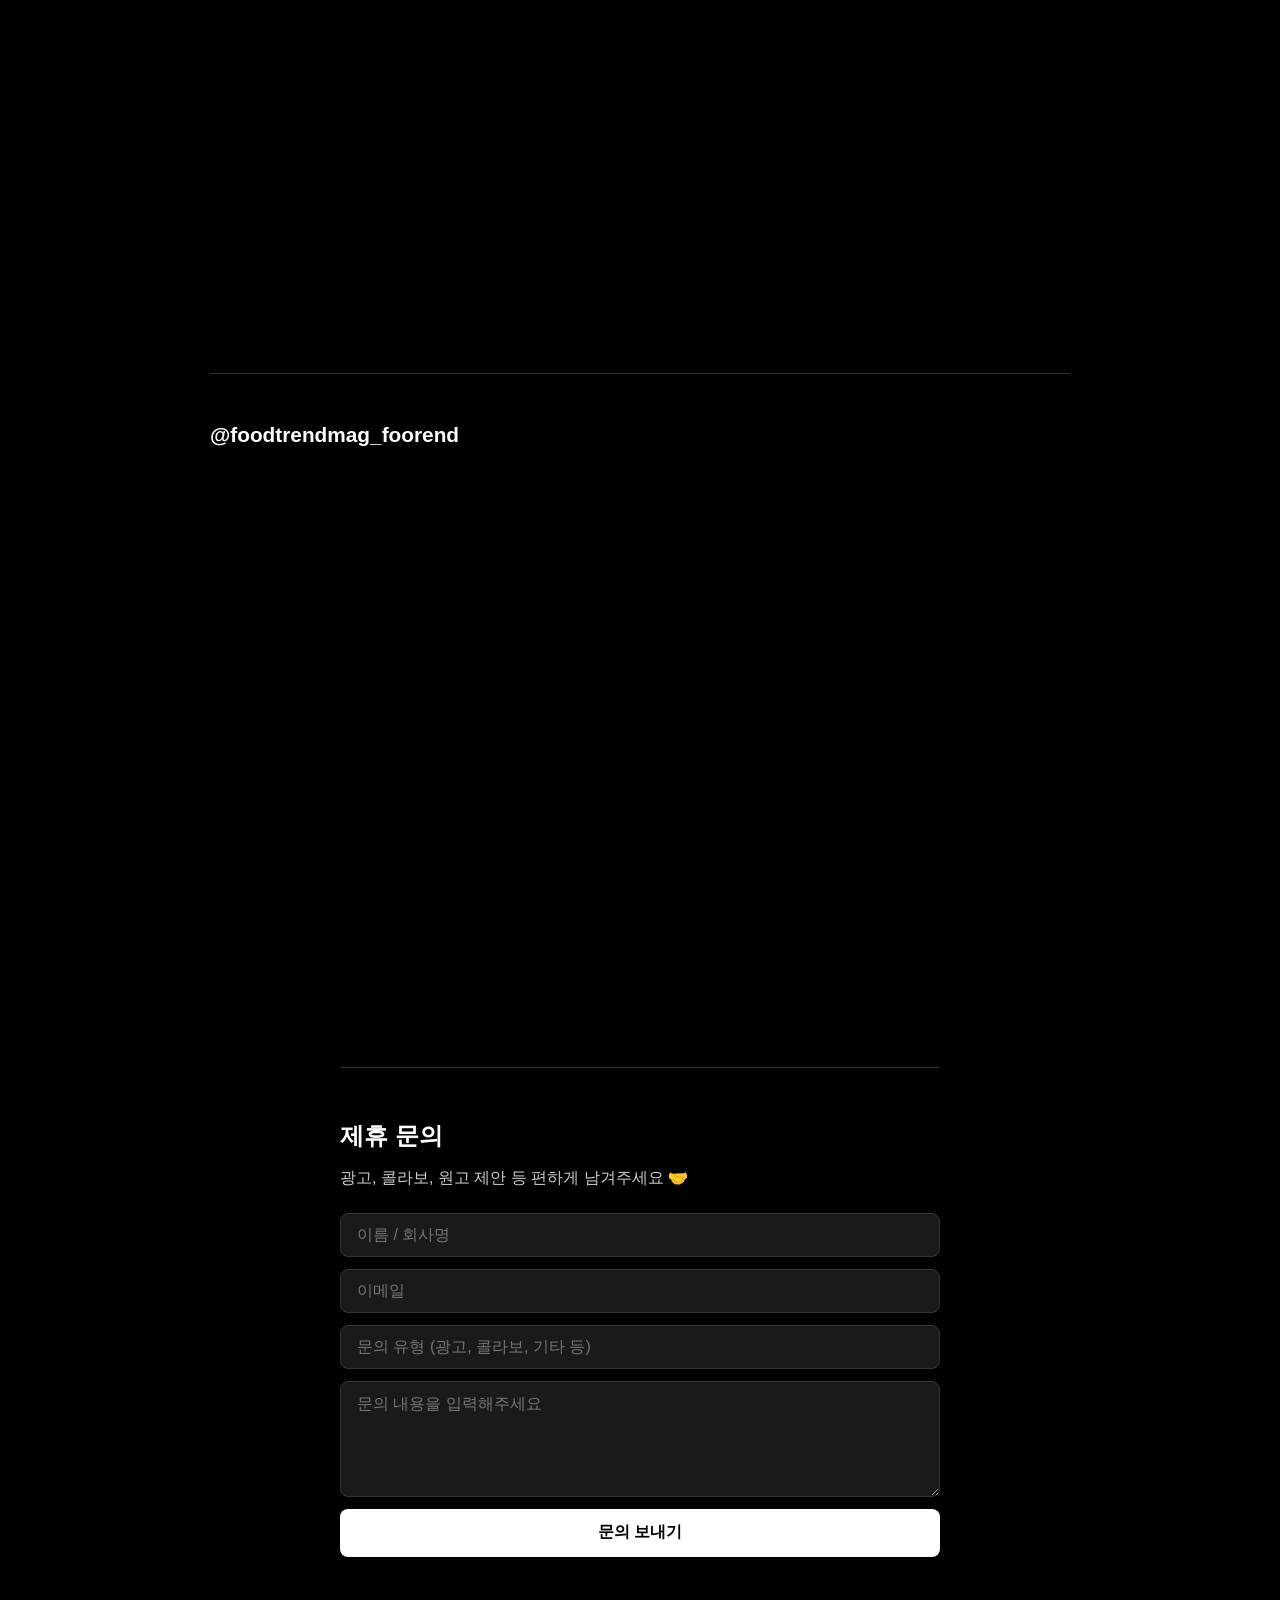
==== commit 1a079d43: "fix: shorten title and description to meet Naver 40/80 char limits Co-Authored-By: Claude Sonnet 4.6" ====
--- a/index.html
+++ b/index.html
@@ -22,8 +22,8 @@
     <meta name="viewport" content="width=device-width, initial-scale=1.0">
 
     <!-- Primary SEO -->
-    <title>FOOREND | 글로벌·한국 푸드 트렌드 아카이브 | Food &amp; F&amp;B Trend News</title>
-    <meta name="description" content="FOOREND는 글로벌·한국 F&B 비즈니스 트렌드를 3시간마다 자동 업데이트하는 뉴스 아카이브입니다. 푸드 트렌드, 식품 트렌드, food trend, Korean food trend, global food trend 최신 뉴스를 한국어·영어·일본어·중국어로 확인하세요.">
+    <title>FOOREND | 글로벌·한국 푸드 트렌드 아카이브</title>
+    <meta name="description" content="글로벌·한국 F&B 트렌드를 3시간마다 자동 업데이트. 푸드 트렌드·food trend 최신 뉴스를 한국어·영어·일본어·중국어로 확인하세요.">
     <meta name="keywords" content="푸드 트렌드, 식품 트렌드, F&B 트렌드, 글로벌 푸드 트렌드, 한국 푸드 트렌드, 식음료 트렌드, 외식 트렌드, food trend, global food trend, Korean food trend, F&B trend, food industry news, restaurant trends, food business, フードトレンド, 食品トレンド, 韓国フードトレンド, グローバルフードトレンド, 食品趋势, 韩国美食趋势, 全球餐饮趋势">
     <meta name="author" content="FOOREND">
     <meta name="robots" content="index, follow">
@@ -43,7 +43,7 @@
     <meta property="og:url" content="https://foodtrend.news/">
     <meta property="og:site_name" content="FOOREND">
     <meta property="og:title" content="FOOREND | 글로벌·한국 푸드 트렌드 아카이브">
-    <meta property="og:description" content="글로벌·한국 F&B 비즈니스 트렌드를 3시간마다 자동 업데이트. 한국어·영어·일본어·중국어 지원 | Global & Korean food trend news, auto-updated every 3 hours.">
+    <meta property="og:description" content="글로벌·한국 F&B 트렌드를 3시간마다 자동 업데이트. 한국어·영어·일본어·중국어 지원.">
     <meta property="og:image" content="https://media.beehiiv.com/cdn-cgi/image/fit=scale-down,format=auto,onerror=redirect,quality=80/uploads/publication/logo/a420d865-800b-4ed2-865a-b611cb27aaad/thumb_%ED%91%B8%EB%A0%8C%EB%93%9C_%EB%A1%9C%EA%B3%A0.jpg">
     <meta property="og:locale" content="ko_KR">
     <meta property="og:locale:alternate" content="en_US">
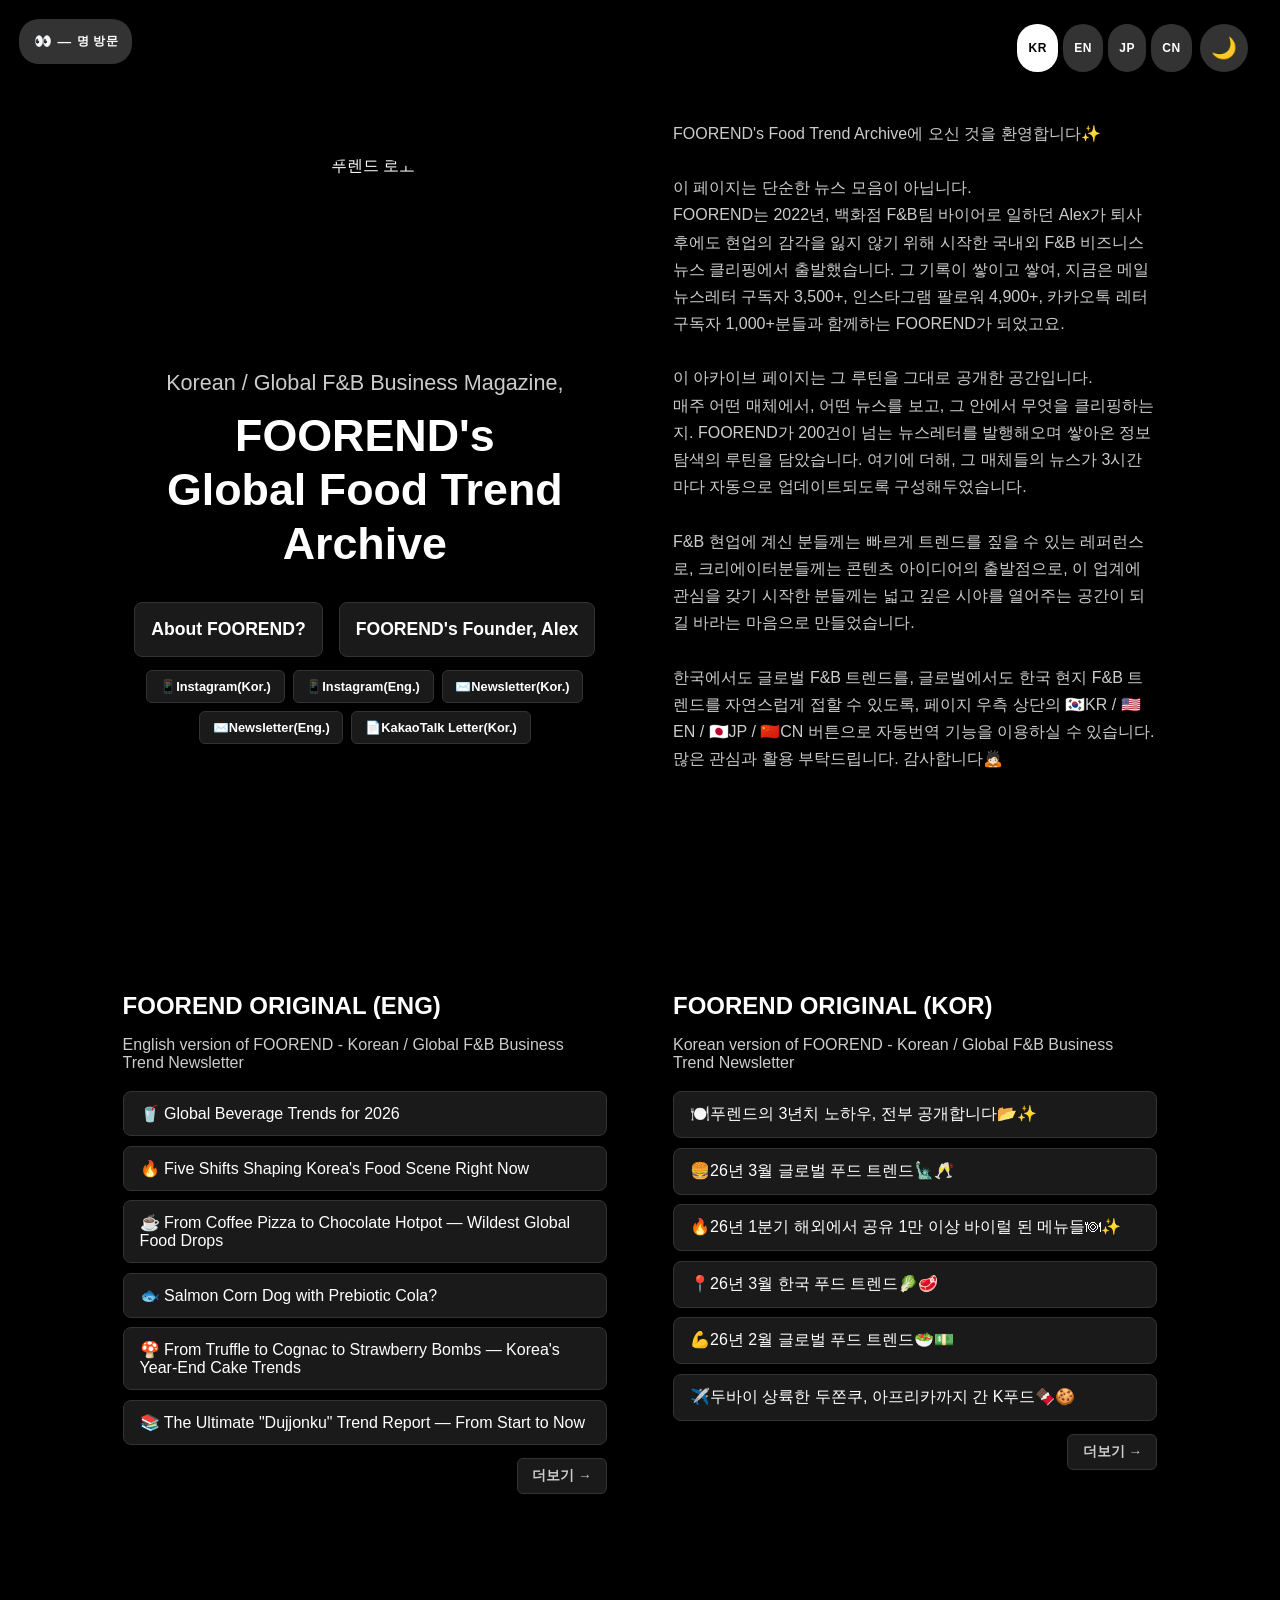
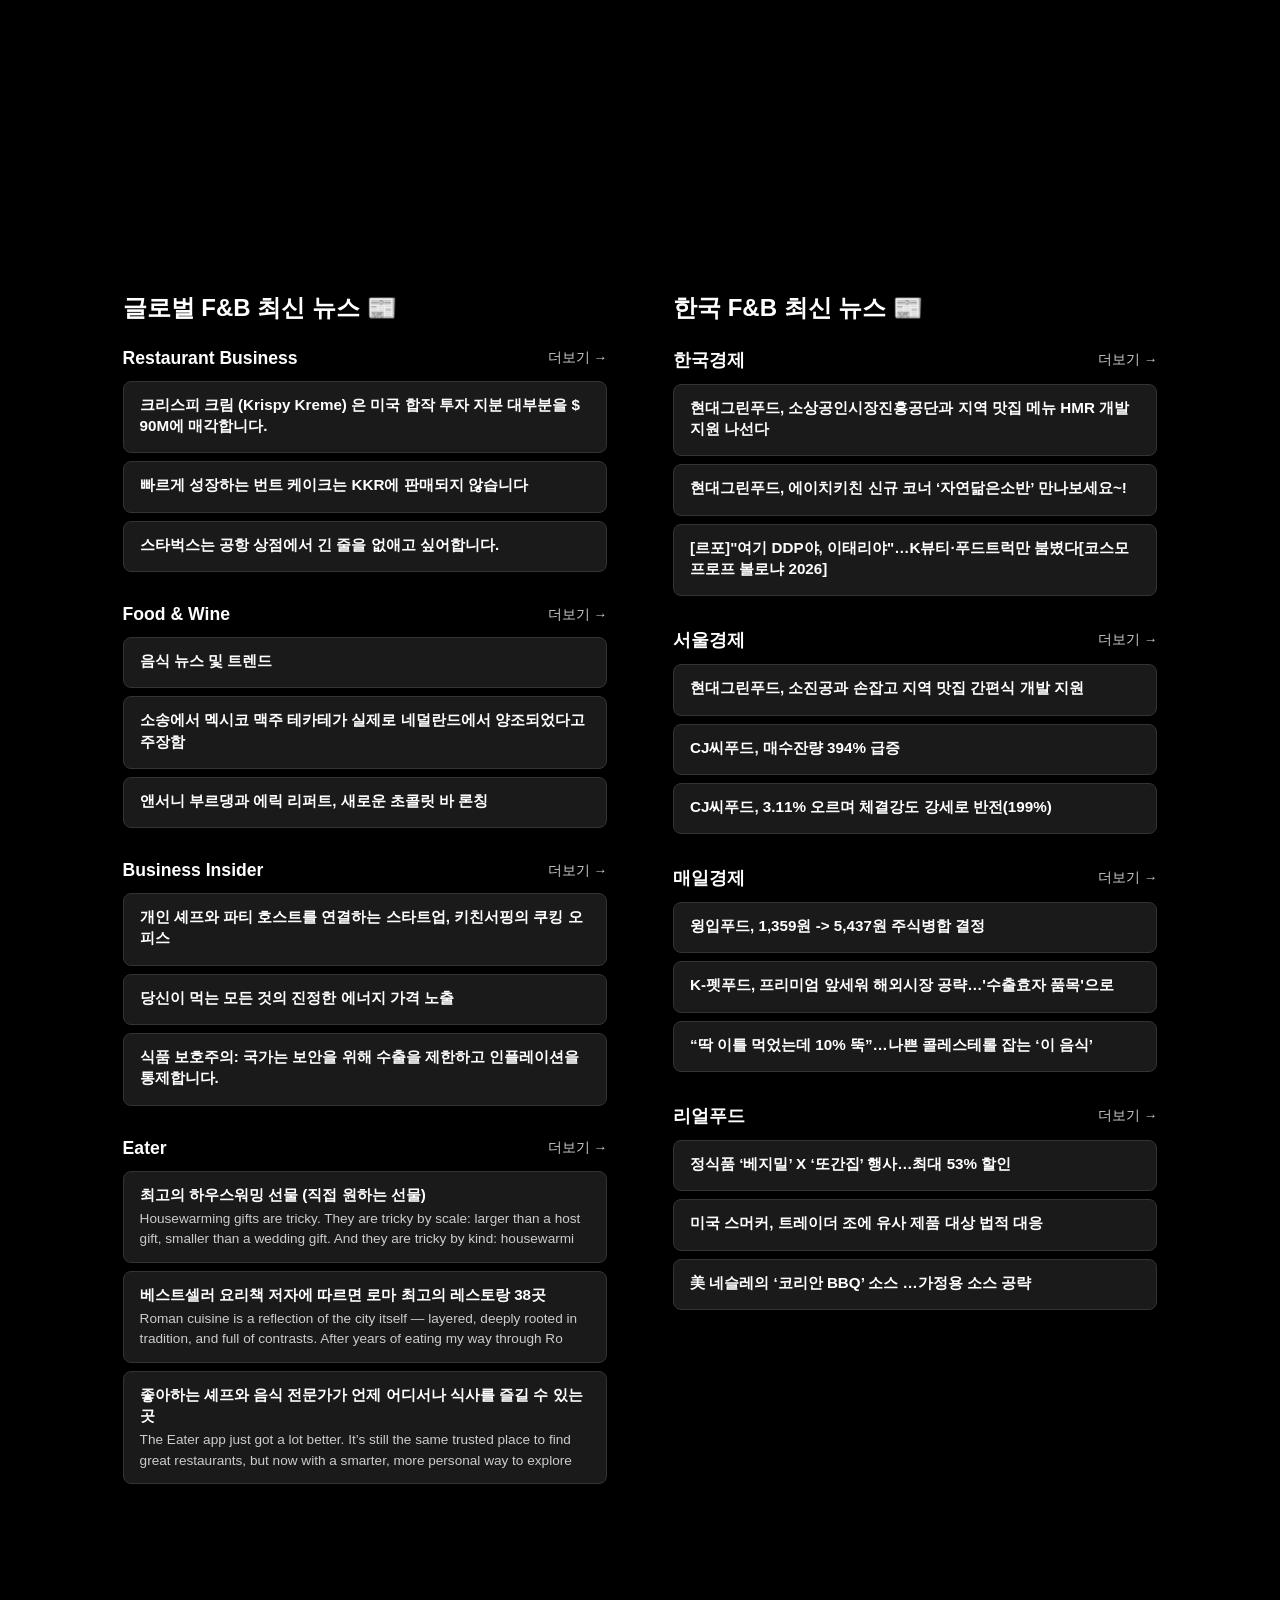
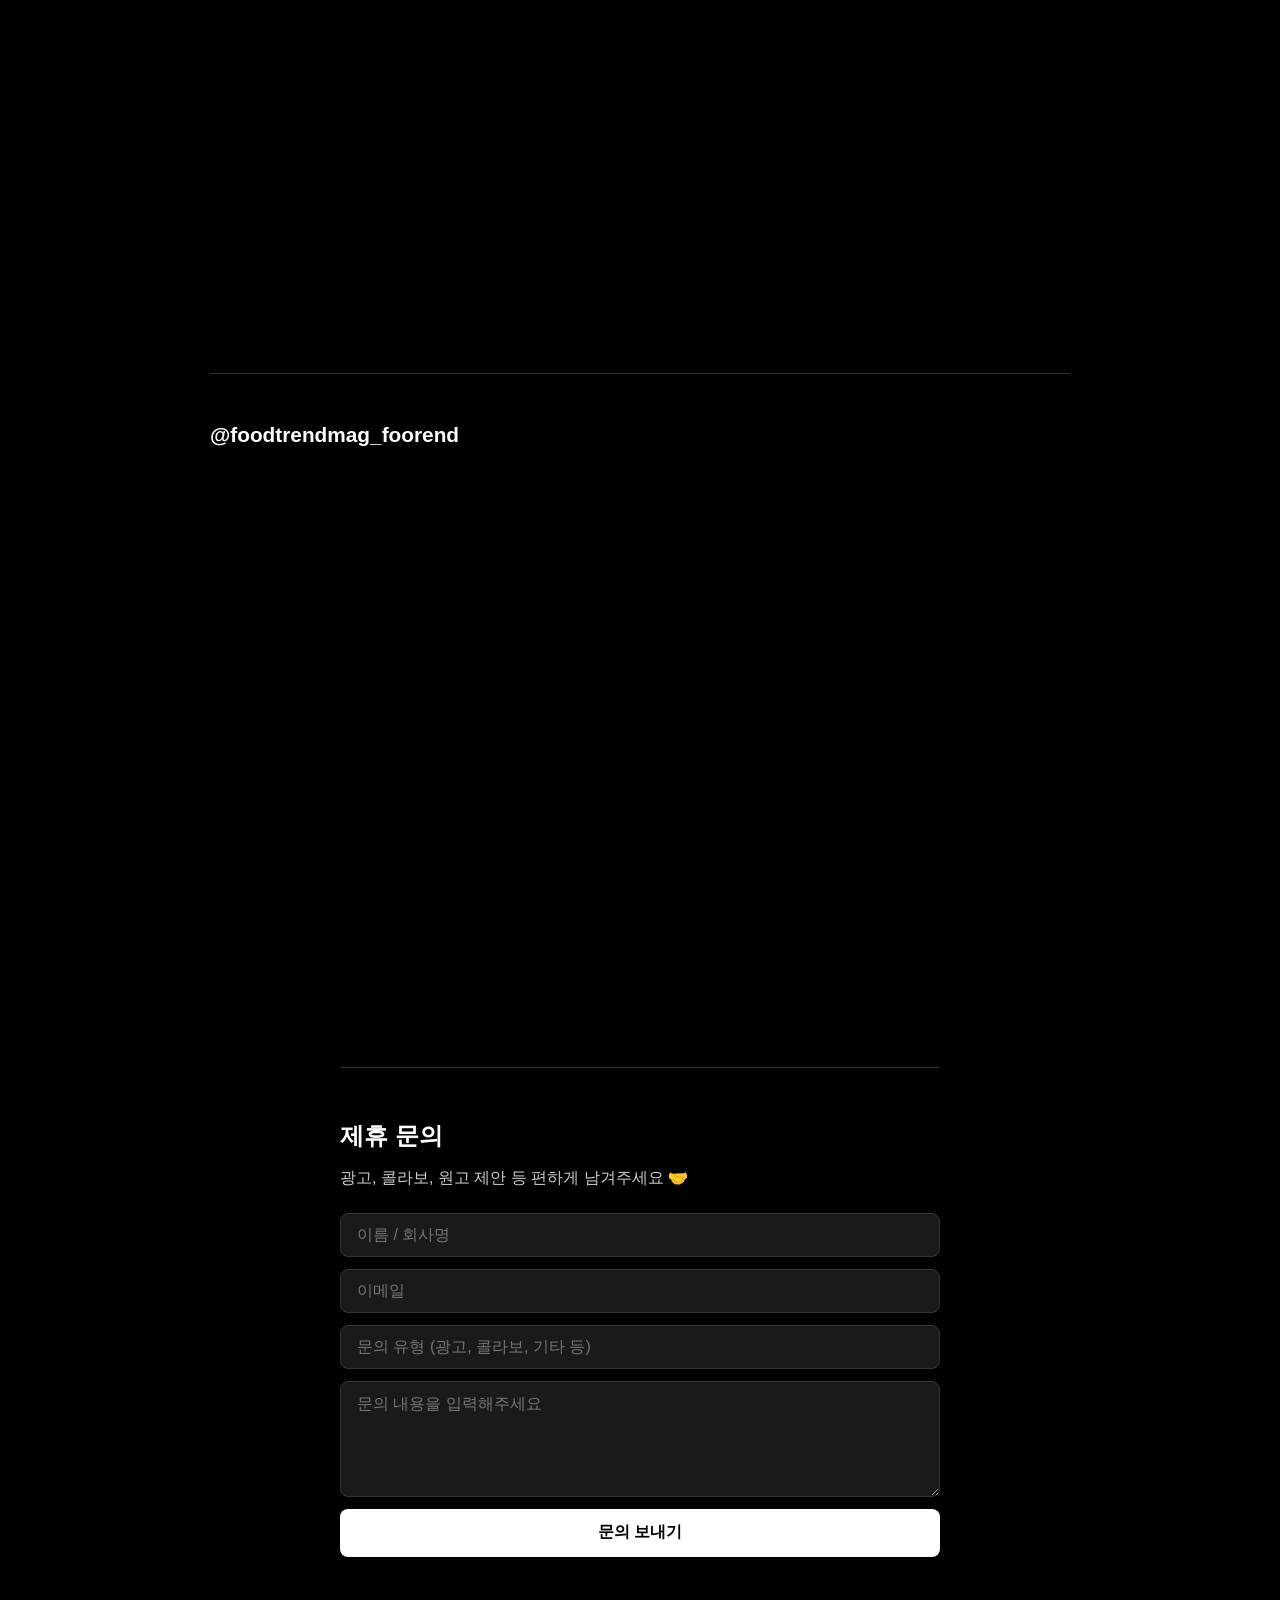
==== commit c162337c: "feat: add favicon, HSTS headers, custom 404, SEO keyword fix in H1 Co-Authored-By: Claude Sonnet 4.6" ====
--- a/index.html
+++ b/index.html
@@ -93,6 +93,8 @@
     </script>
 
     <link rel="alternate" type="application/rss+xml" title="FOOREND RSS" href="https://foodtrend.news/rss.xml">
+    <link rel="icon" href="/favicon.svg" type="image/svg+xml">
+    <link rel="preload" href="style.css" as="style">
     <link rel="stylesheet" href="style.css">
 </head>
 <body>
@@ -116,7 +118,7 @@
                 <header>
                     <img src="https://media.beehiiv.com/cdn-cgi/image/fit=scale-down,format=auto,onerror=redirect,quality=80/uploads/publication/logo/a420d865-800b-4ed2-865a-b611cb27aaad/thumb_%ED%91%B8%EB%A0%8C%EB%93%9C_%EB%A1%9C%EA%B3%A0.jpg" alt="푸렌드 로고" class="logo">
                     <p class="subtitle">Korean / Global F&B Business Magazine,</p>
-                    <h1>FOOREND's<br>Food Trend Archive</h1>
+                    <h1>FOOREND's<br>Global Food Trend Archive</h1>
                 </header>
                 <div class="links">
                     <a href="https://alexthefood.notion.site/To-FOOREND-s-Friends-2156fe7446858063bea1ff71f1872bc7" class="btn" target="_blank" rel="noopener">About FOOREND?</a>
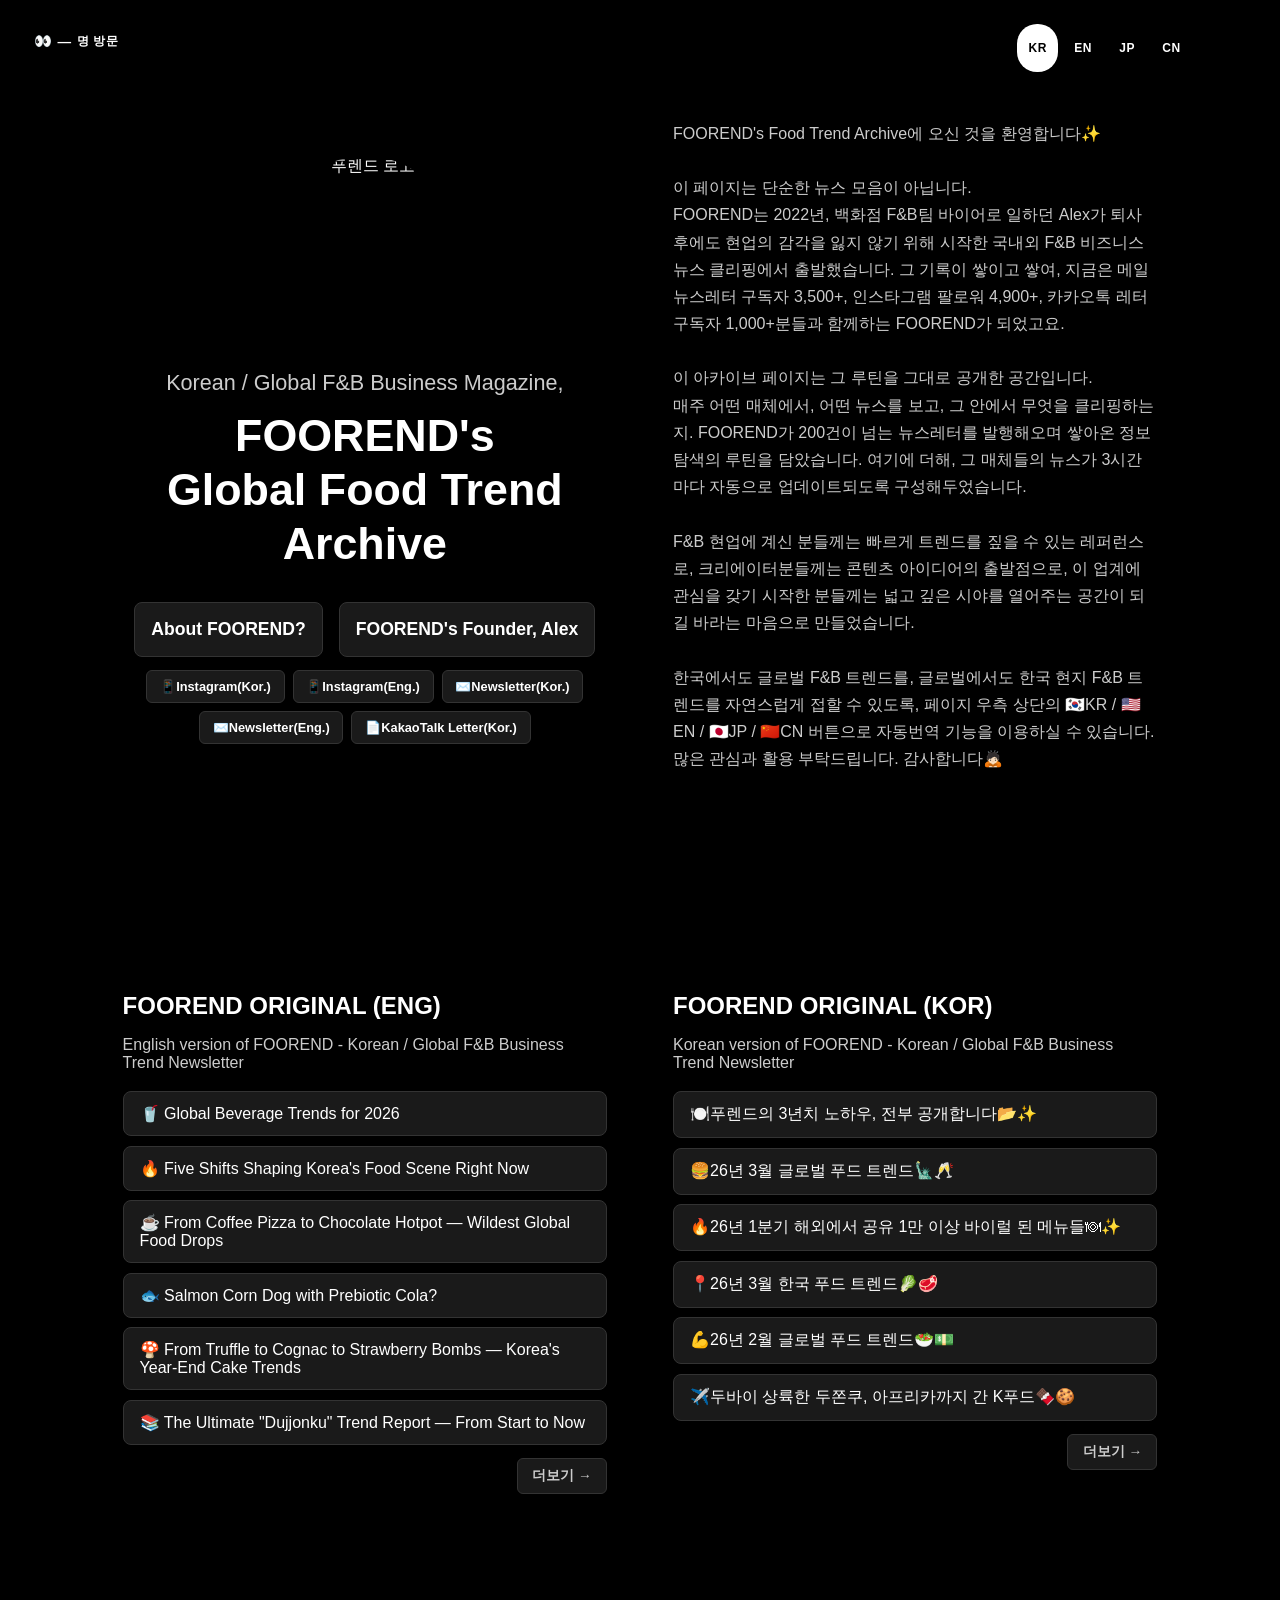
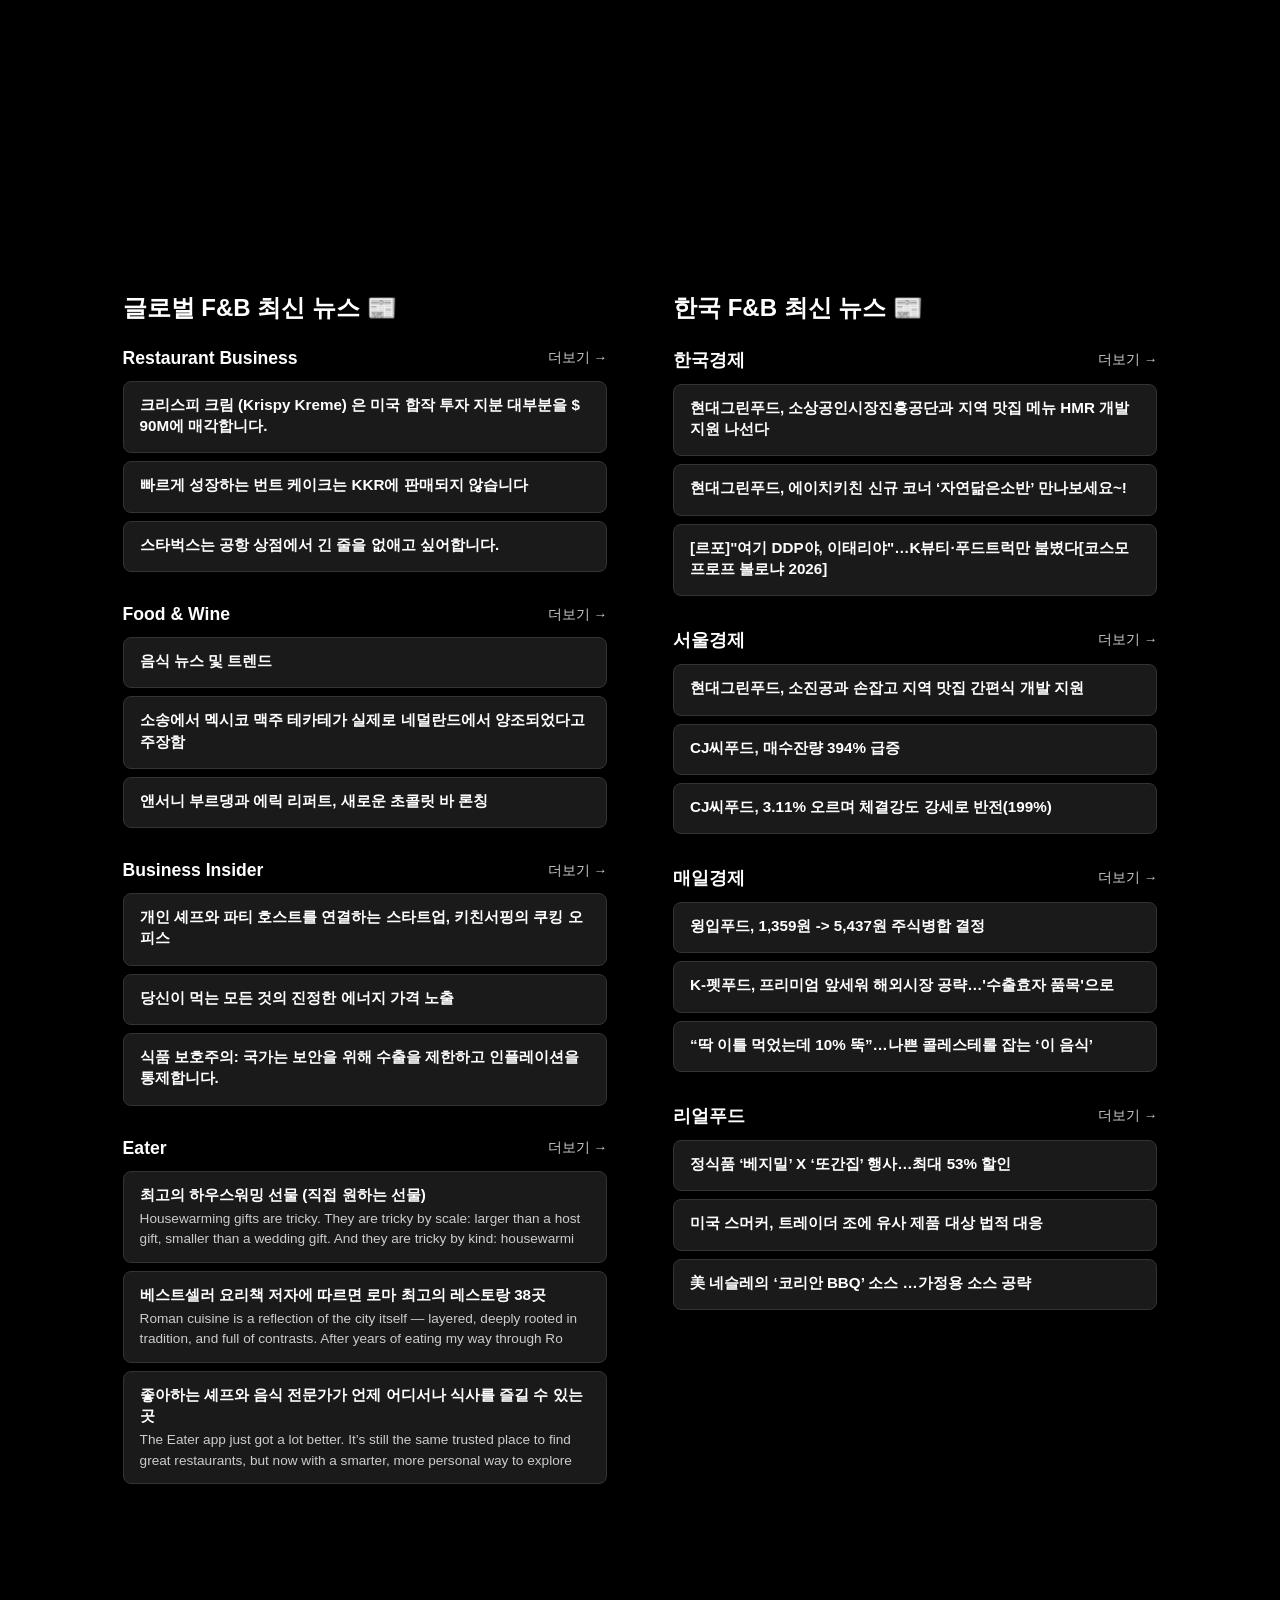
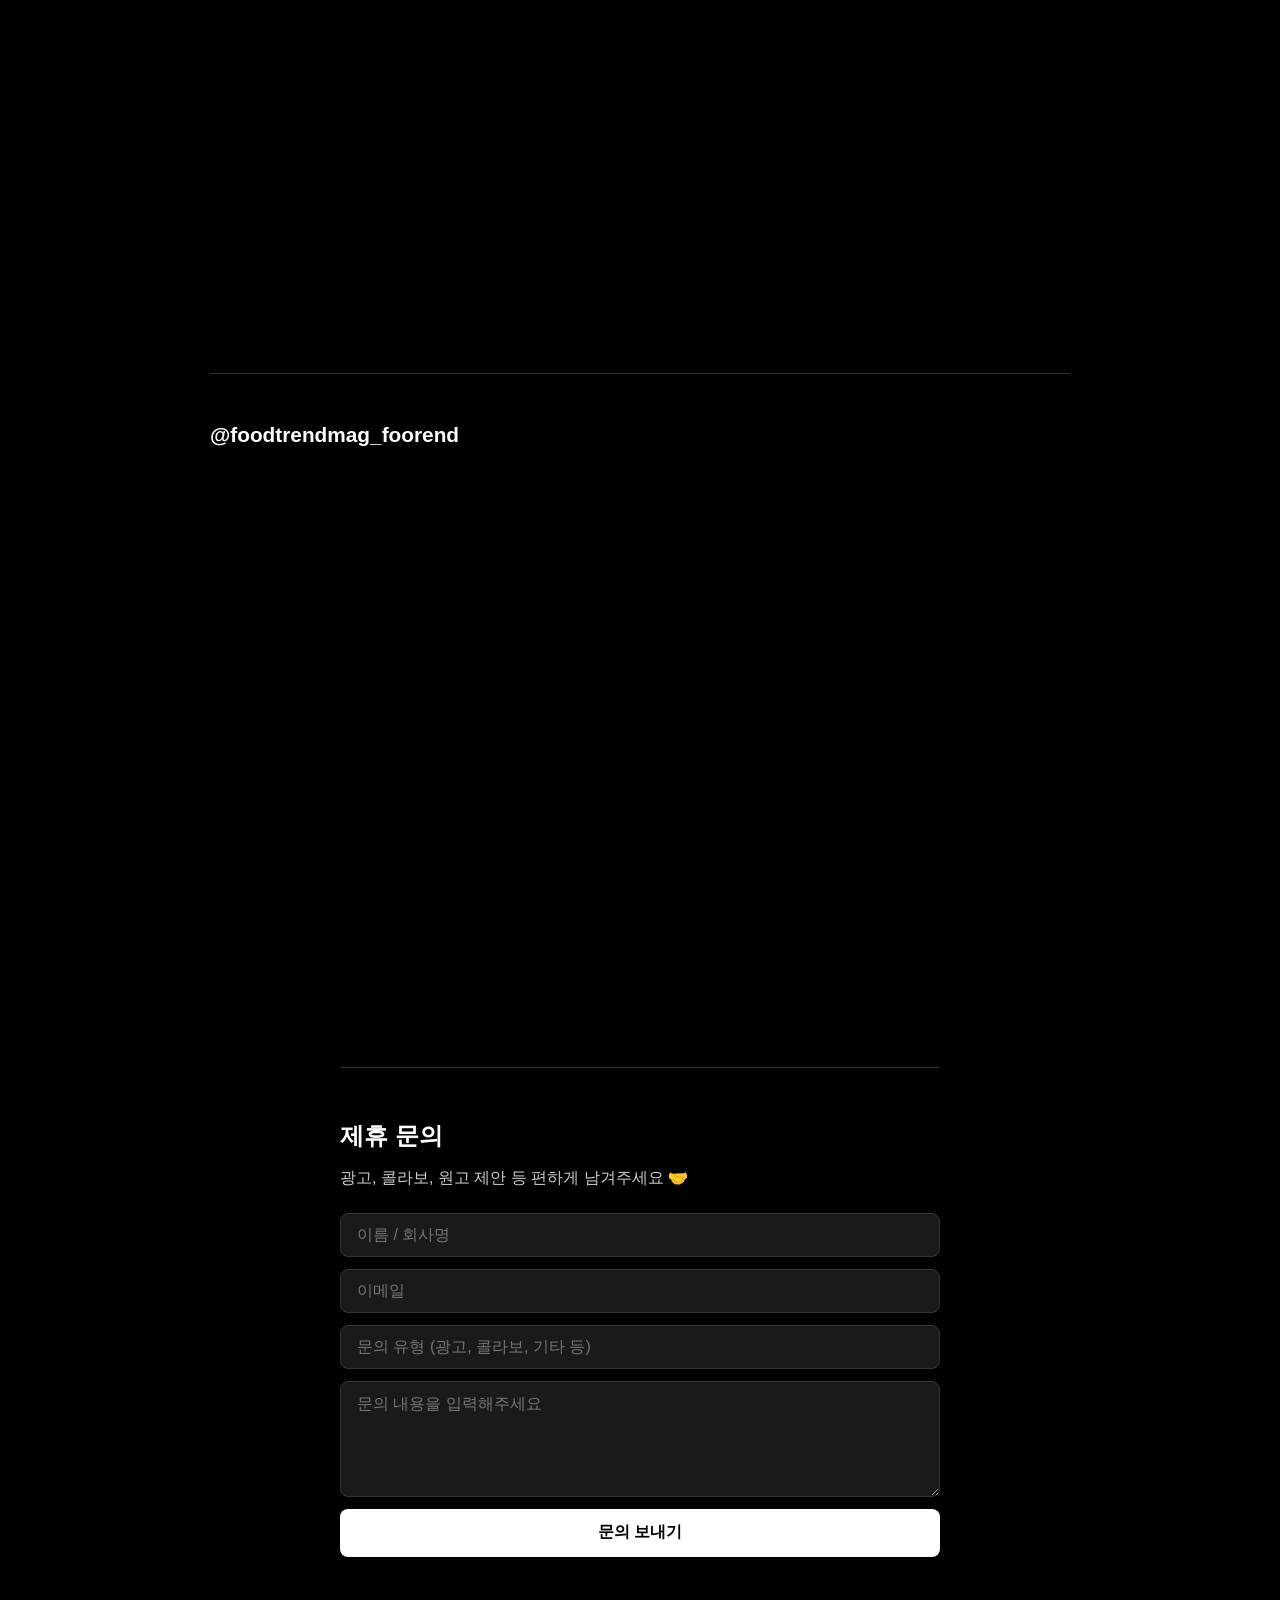
==== commit 9209d18b: "remove: dark/light mode toggle, keep dark mode only Co-Authored-By: Claude Sonnet 4.6 <noreply@anthr" ====
--- a/index.html
+++ b/index.html
@@ -109,7 +109,6 @@
         <button class="lang-btn" data-lang="ja">JP</button>
         <button class="lang-btn" data-lang="zh">CN</button>
     </div>
-    <button id="theme-toggle" aria-label="테마 전환">🌙</button>
     <div class="container">
 
         <!-- Page 1: Hero -->
--- a/style.css
+++ b/style.css
@@ -6,21 +6,8 @@
     --btn-bg: #1a1a1a;
     --btn-border: #333333;
     --btn-hover: #333333;
-    --toggle-bg: #333333;
-    --toggle-fg: #ffffff;
-}
-
-body.light {
-    --bg: #ffffff;
-    --fg: #111111;
-    --subtitle: #555555;
-    --desc: #333333;
-    --btn-bg: #f0f0f0;
-    --btn-border: #cccccc;
-    --btn-hover: #dddddd;
-    --toggle-bg: #e0e0e0;
-    --toggle-fg: #111111;
-}
+}
+
 
 body {
     font-family: 'SUIT', sans-serif;
@@ -94,25 +81,6 @@
     color: var(--bg);
 }
 
-#theme-toggle {
-    position: fixed;
-    top: 1.2rem;
-    right: 1.2rem;
-    background-color: var(--toggle-bg);
-    color: var(--toggle-fg);
-    border: none;
-    border-radius: 50%;
-    width: 2.8rem;
-    height: 2.8rem;
-    font-size: 1.3rem;
-    cursor: pointer;
-    transition: background-color 0.3s;
-    z-index: 100;
-}
-
-#theme-toggle:hover {
-    opacity: 0.8;
-}
 
 .container {
     max-width: 600px;
@@ -710,13 +678,6 @@
         width: 100%;
     }
 
-    /* Theme toggle — keep accessible but slightly larger on desktop */
-    #theme-toggle {
-        top: 1.5rem;
-        right: 2rem;
-        width: 3rem;
-        height: 3rem;
-    }
 
     #lang-buttons {
         top: 1.5rem;
--- a/style.css
+++ b/style.css
@@ -6,21 +6,8 @@
     --btn-bg: #1a1a1a;
     --btn-border: #333333;
     --btn-hover: #333333;
-    --toggle-bg: #333333;
-    --toggle-fg: #ffffff;
-}
-
-body.light {
-    --bg: #ffffff;
-    --fg: #111111;
-    --subtitle: #555555;
-    --desc: #333333;
-    --btn-bg: #f0f0f0;
-    --btn-border: #cccccc;
-    --btn-hover: #dddddd;
-    --toggle-bg: #e0e0e0;
-    --toggle-fg: #111111;
-}
+}
+
 
 body {
     font-family: 'SUIT', sans-serif;
@@ -94,25 +81,6 @@
     color: var(--bg);
 }
 
-#theme-toggle {
-    position: fixed;
-    top: 1.2rem;
-    right: 1.2rem;
-    background-color: var(--toggle-bg);
-    color: var(--toggle-fg);
-    border: none;
-    border-radius: 50%;
-    width: 2.8rem;
-    height: 2.8rem;
-    font-size: 1.3rem;
-    cursor: pointer;
-    transition: background-color 0.3s;
-    z-index: 100;
-}
-
-#theme-toggle:hover {
-    opacity: 0.8;
-}
 
 .container {
     max-width: 600px;
@@ -710,13 +678,6 @@
         width: 100%;
     }
 
-    /* Theme toggle — keep accessible but slightly larger on desktop */
-    #theme-toggle {
-        top: 1.5rem;
-        right: 2rem;
-        width: 3rem;
-        height: 3rem;
-    }
 
     #lang-buttons {
         top: 1.5rem;
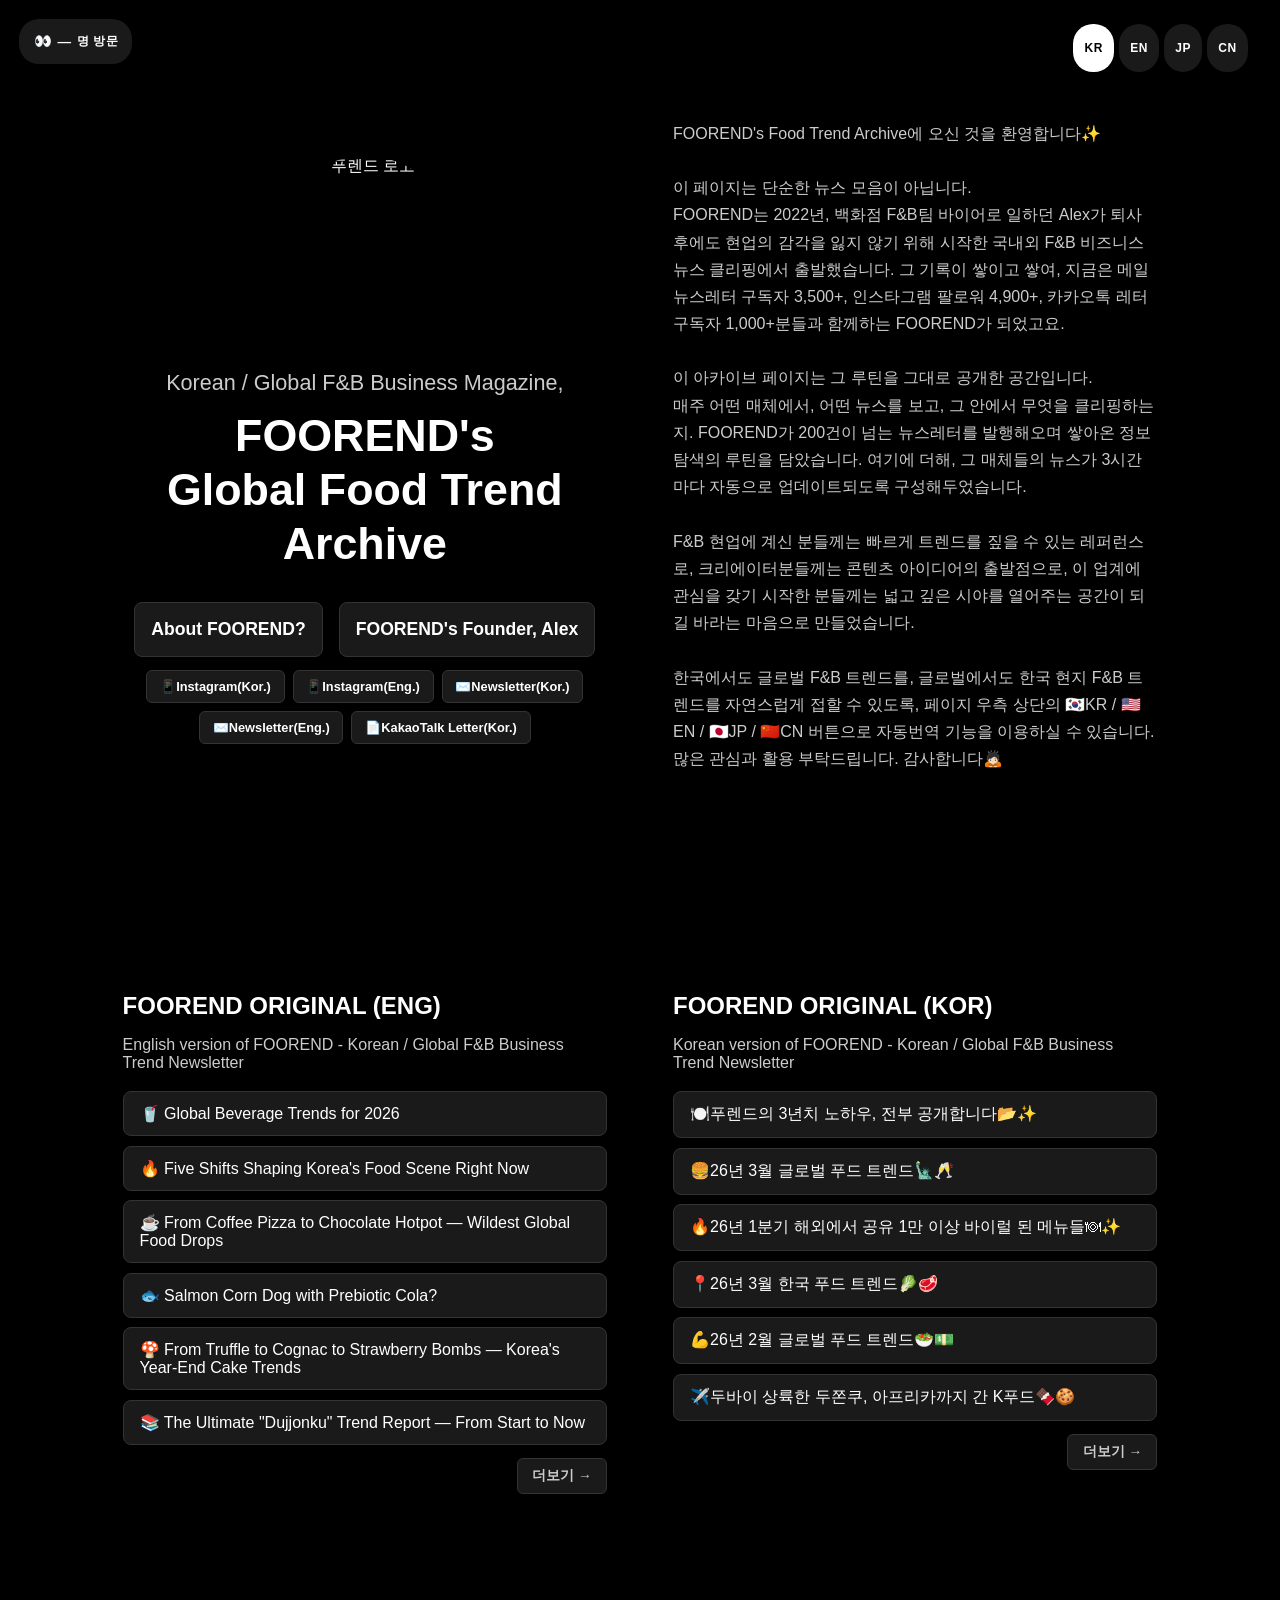
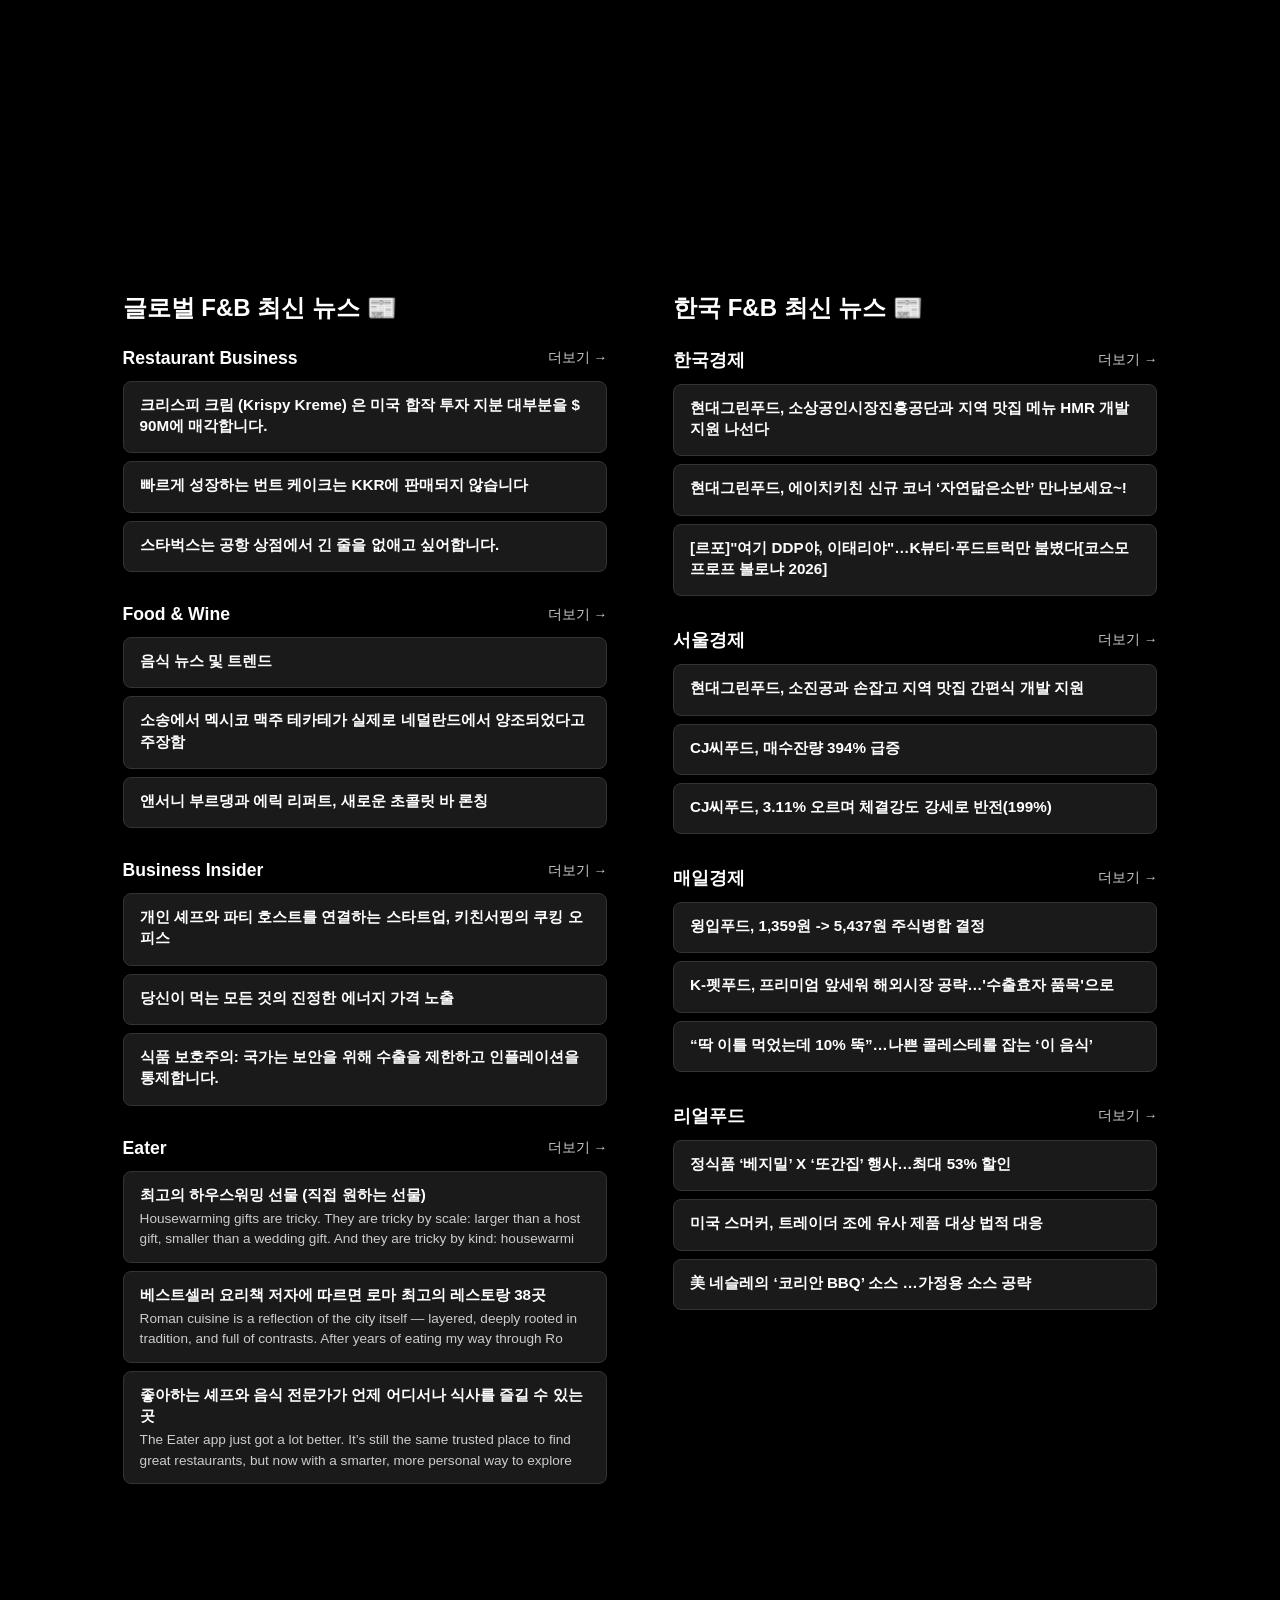
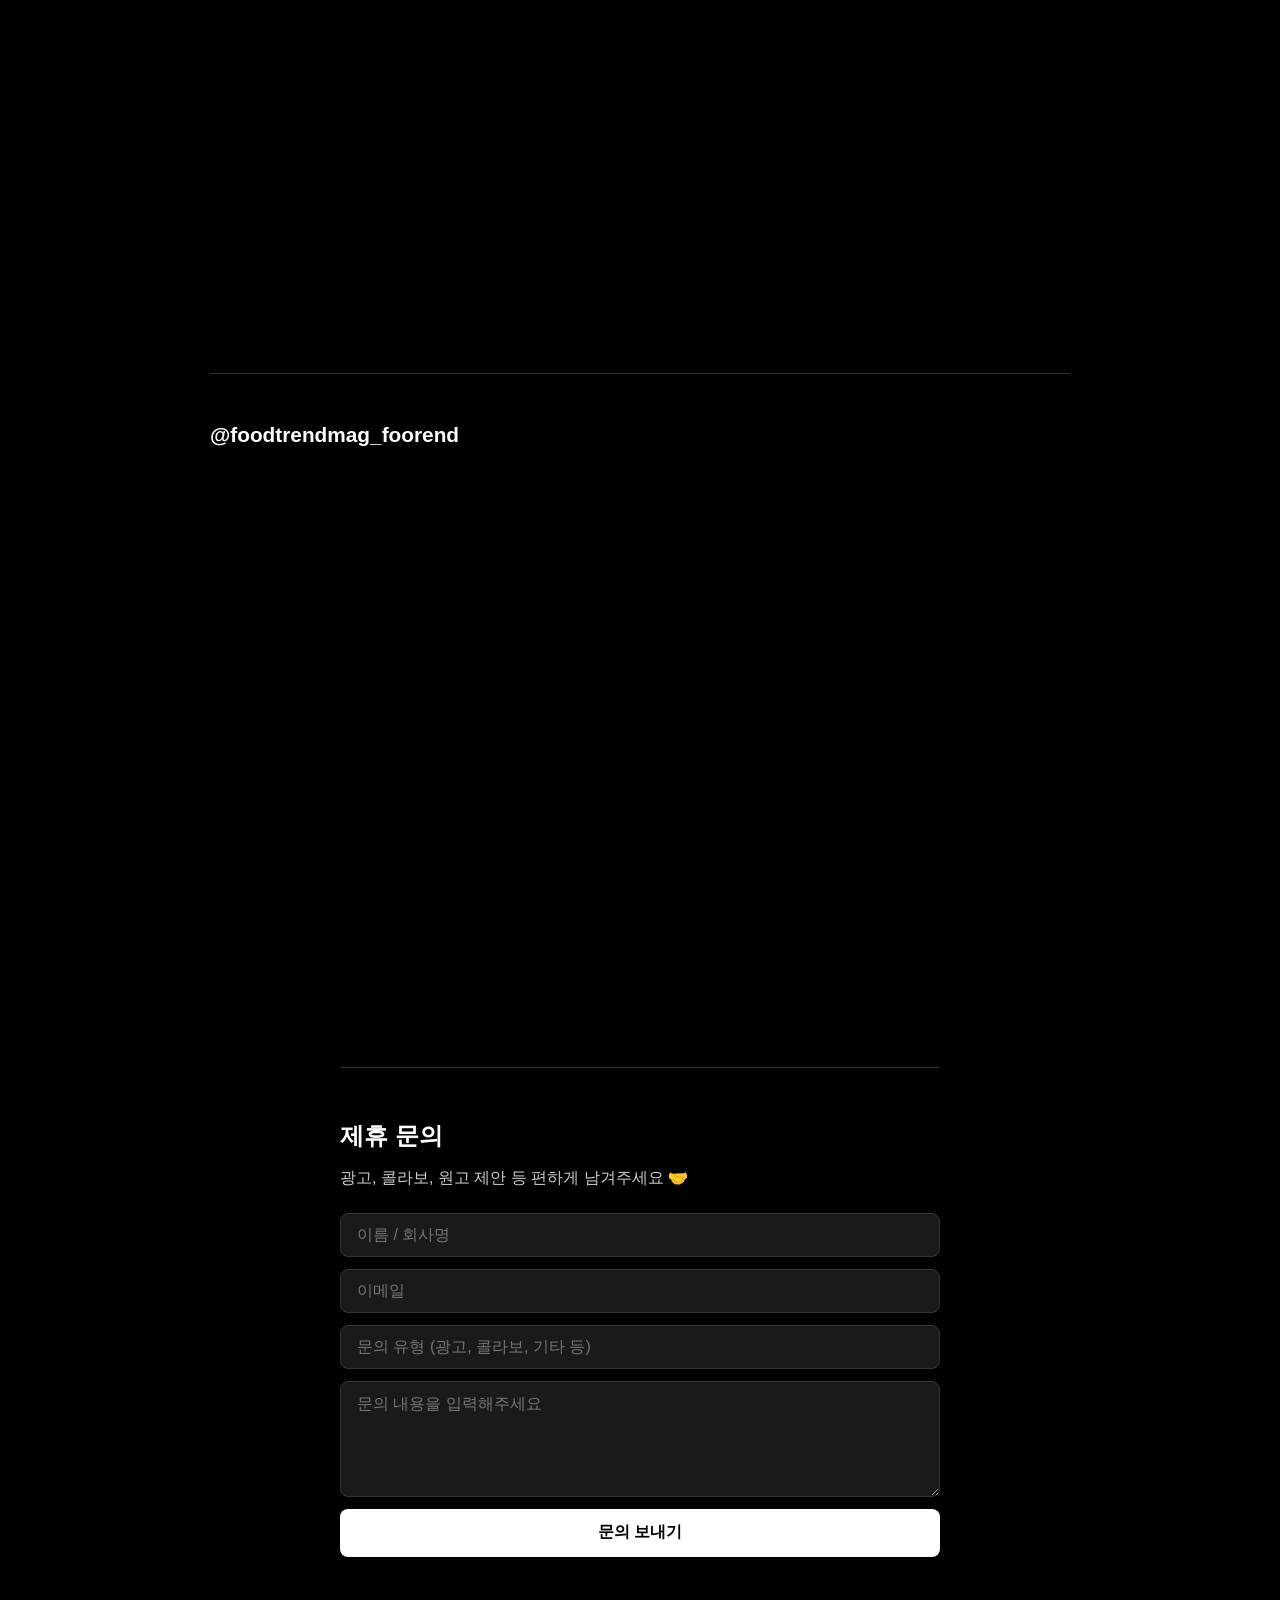
==== commit 6fda7fd2: "fix: cache-bust style.css, explicit left:auto on mobile lang-buttons Co-Authored-By: Claude Sonnet 4" ====
--- a/index.html
+++ b/index.html
@@ -94,8 +94,8 @@
 
     <link rel="alternate" type="application/rss+xml" title="FOOREND RSS" href="https://foodtrend.news/rss.xml">
     <link rel="icon" href="/favicon.svg" type="image/svg+xml">
-    <link rel="preload" href="style.css" as="style">
-    <link rel="stylesheet" href="style.css">
+    <link rel="preload" href="style.css?v=3" as="style">
+    <link rel="stylesheet" href="style.css?v=3">
 </head>
 <body>
     <div id="visitor-counter" aria-label="누적 방문자 수">
@@ -216,6 +216,13 @@
         </div>
 
     </div>
-    <script src="main.js"></script>
+    <script src="main.js?v=2"></script>
+    <script>
+      window.Userback = window.Userback || {};
+      Userback.access_token = "A-0mZ69vCuxd3OEtkKQwIkJl29z";
+      (function(d) {
+        var s = d.createElement('script');s.async = true;s.src = 'https://static.userback.io/widget/v1.js';(d.head || d.body).appendChild(s);
+      })(document);
+    </script>
 </body>
 </html>
--- a/style.css
+++ b/style.css
@@ -29,8 +29,8 @@
     display: flex;
     align-items: center;
     gap: 0.35rem;
-    background-color: var(--toggle-bg);
-    color: var(--toggle-fg);
+    background-color: var(--btn-bg);
+    color: var(--fg);
     border-radius: 20px;
     padding: 0 0.9rem;
     height: 2.8rem;
@@ -52,15 +52,15 @@
 #lang-buttons {
     position: fixed;
     top: 1.2rem;
-    right: calc(1.2rem + 2.8rem + 0.5rem);
+    right: 1.2rem;
     display: flex;
     gap: 0.3rem;
     z-index: 100;
 }
 
 .lang-btn {
-    background-color: var(--toggle-bg);
-    color: var(--toggle-fg);
+    background-color: var(--btn-bg);
+    color: var(--fg);
     border: none;
     border-radius: 20px;
     padding: 0 0.7rem;
@@ -526,6 +526,27 @@
     color: #4CAF50;
     font-weight: bold;
     text-align: center;
+}
+
+/* ── Mobile: compact lang buttons flush to right edge ────────── */
+@media (max-width: 899px) {
+    #lang-buttons {
+        left: auto;
+        right: 0;
+        gap: 0.15rem;
+    }
+    .lang-btn {
+        padding: 0 0.45rem;
+        height: 2.4rem;
+        font-size: 0.68rem;
+        border-radius: 0;
+    }
+    .lang-btn:last-child {
+        border-radius: 0 20px 20px 0;
+    }
+    .lang-btn:first-child {
+        border-radius: 20px 0 0 20px;
+    }
 }
 
 /* ── Desktop PC layout (≥ 900px) ─────────────────────────────── */
@@ -681,7 +702,7 @@
 
     #lang-buttons {
         top: 1.5rem;
-        right: calc(2rem + 3rem + 0.5rem);
+        right: 2rem;
     }
 
     .lang-btn {
--- a/style.css
+++ b/style.css
@@ -29,8 +29,8 @@
     display: flex;
     align-items: center;
     gap: 0.35rem;
-    background-color: var(--toggle-bg);
-    color: var(--toggle-fg);
+    background-color: var(--btn-bg);
+    color: var(--fg);
     border-radius: 20px;
     padding: 0 0.9rem;
     height: 2.8rem;
@@ -52,15 +52,15 @@
 #lang-buttons {
     position: fixed;
     top: 1.2rem;
-    right: calc(1.2rem + 2.8rem + 0.5rem);
+    right: 1.2rem;
     display: flex;
     gap: 0.3rem;
     z-index: 100;
 }
 
 .lang-btn {
-    background-color: var(--toggle-bg);
-    color: var(--toggle-fg);
+    background-color: var(--btn-bg);
+    color: var(--fg);
     border: none;
     border-radius: 20px;
     padding: 0 0.7rem;
@@ -526,6 +526,27 @@
     color: #4CAF50;
     font-weight: bold;
     text-align: center;
+}
+
+/* ── Mobile: compact lang buttons flush to right edge ────────── */
+@media (max-width: 899px) {
+    #lang-buttons {
+        left: auto;
+        right: 0;
+        gap: 0.15rem;
+    }
+    .lang-btn {
+        padding: 0 0.45rem;
+        height: 2.4rem;
+        font-size: 0.68rem;
+        border-radius: 0;
+    }
+    .lang-btn:last-child {
+        border-radius: 0 20px 20px 0;
+    }
+    .lang-btn:first-child {
+        border-radius: 20px 0 0 20px;
+    }
 }
 
 /* ── Desktop PC layout (≥ 900px) ─────────────────────────────── */
@@ -681,7 +702,7 @@
 
     #lang-buttons {
         top: 1.5rem;
-        right: calc(2rem + 3rem + 0.5rem);
+        right: 2rem;
     }
 
     .lang-btn {
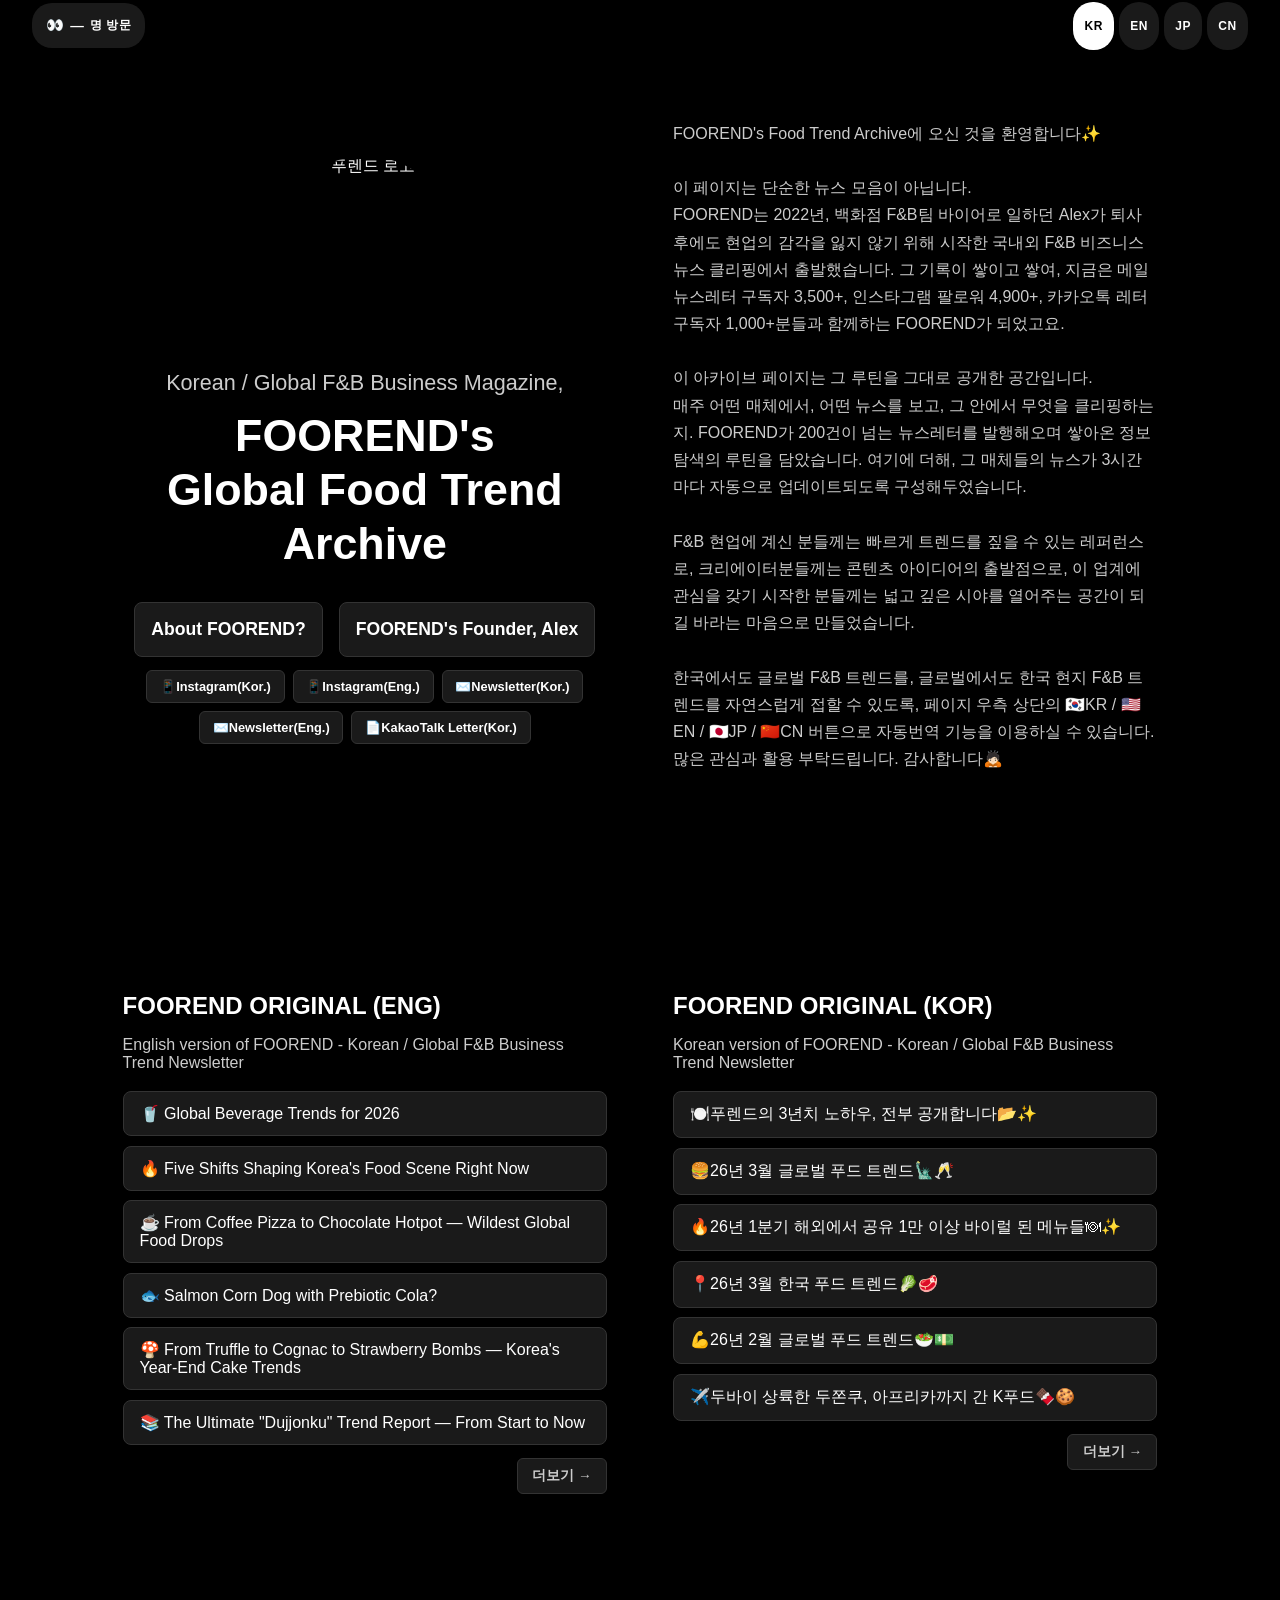
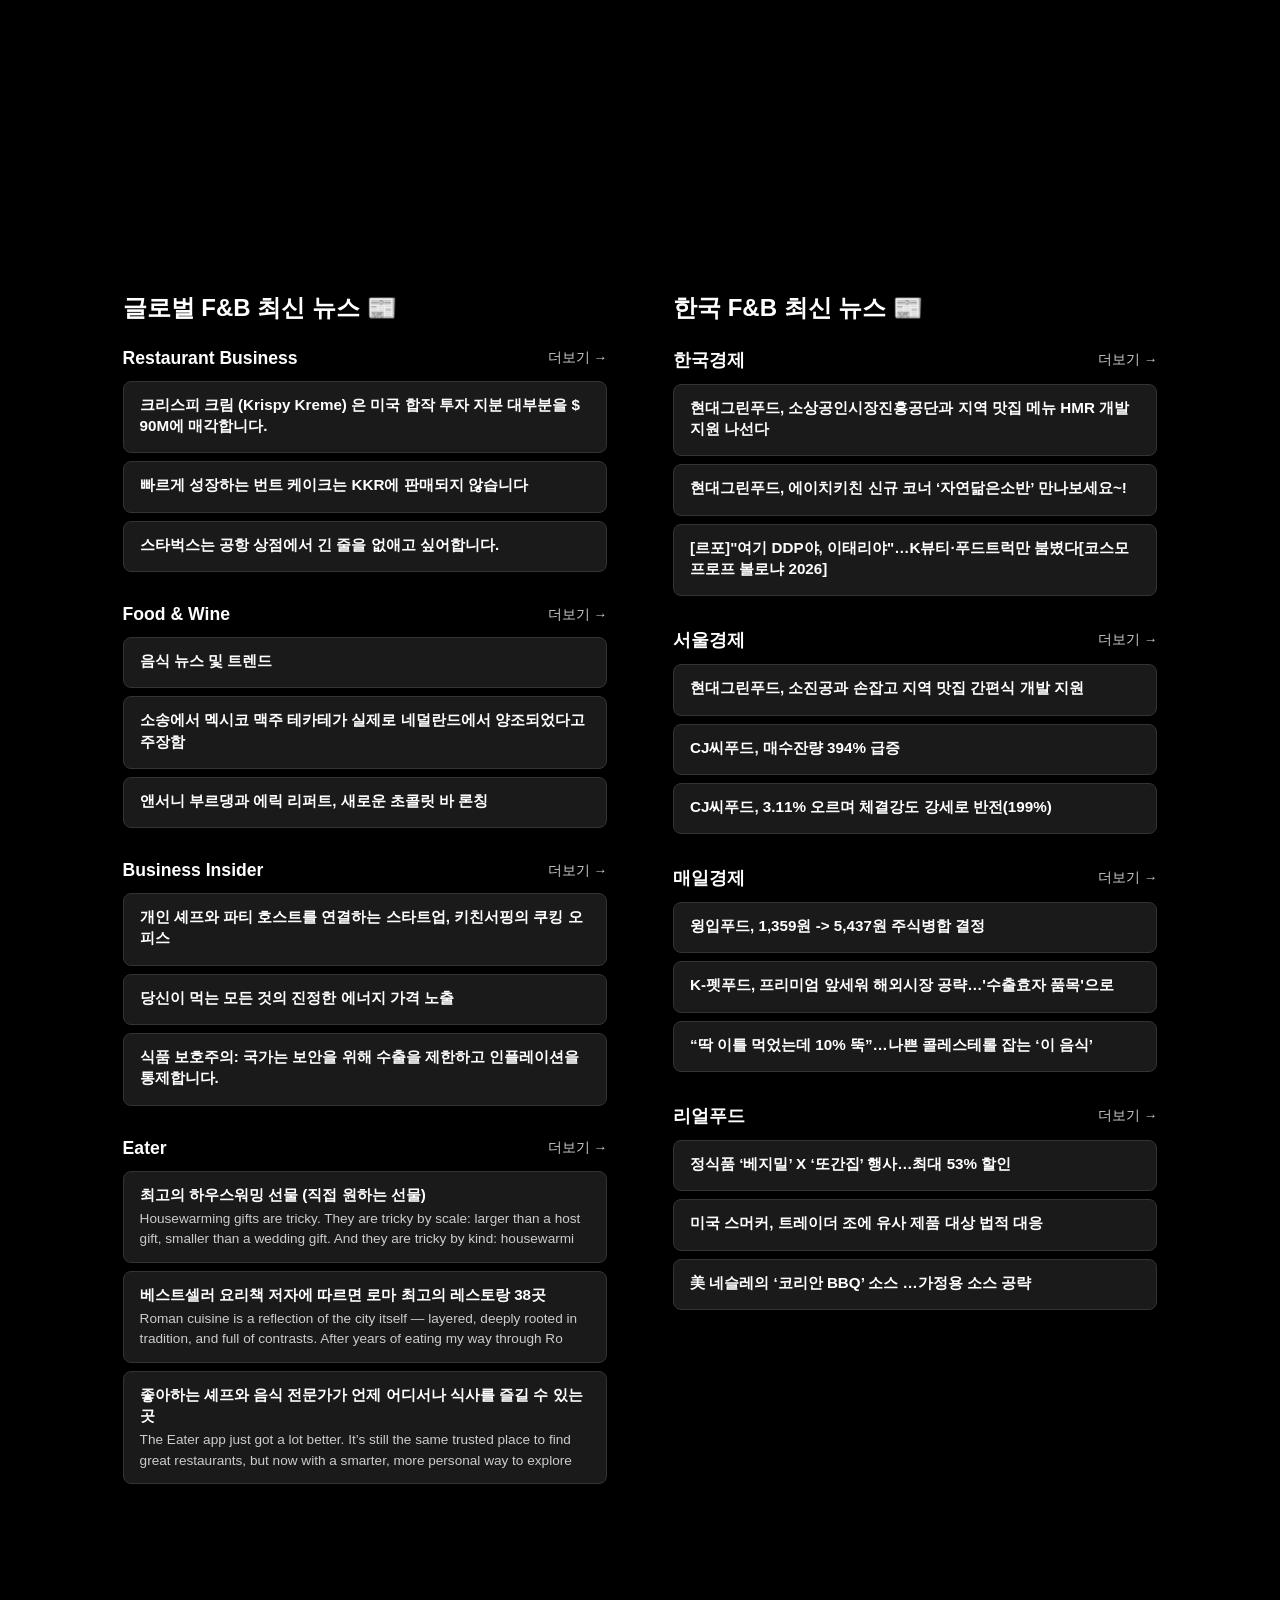
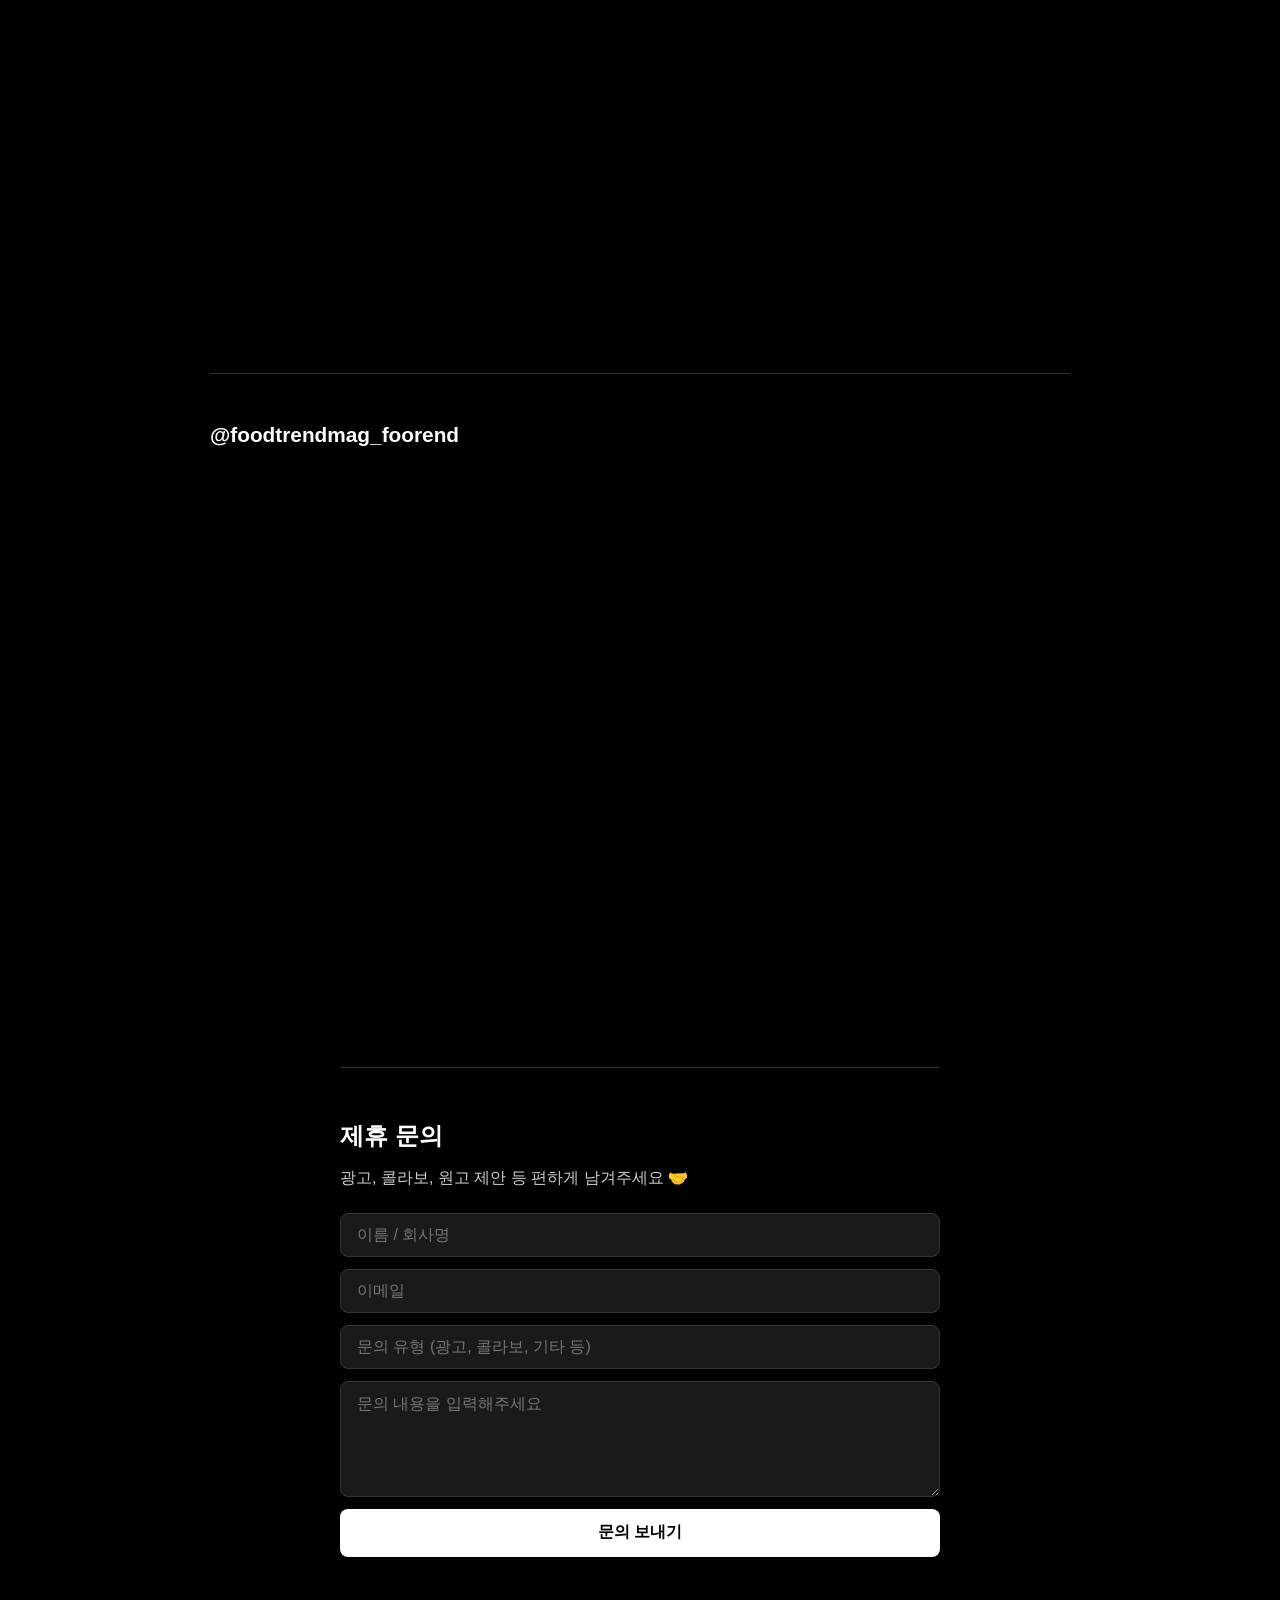
==== commit 46f57681: "fix: replace fixed individual positioning with full-width top-bar flex layout Co-Authored-By: Claude" ====
--- a/index.html
+++ b/index.html
@@ -94,20 +94,22 @@
 
     <link rel="alternate" type="application/rss+xml" title="FOOREND RSS" href="https://foodtrend.news/rss.xml">
     <link rel="icon" href="/favicon.svg" type="image/svg+xml">
-    <link rel="preload" href="style.css?v=3" as="style">
-    <link rel="stylesheet" href="style.css?v=3">
+    <link rel="preload" href="style.css?v=4" as="style">
+    <link rel="stylesheet" href="style.css?v=4">
 </head>
 <body>
-    <div id="visitor-counter" aria-label="누적 방문자 수">
-        <span id="visitor-icon">👀</span>
-        <span id="visitor-count">—</span>
-        <span id="visitor-label">명 방문</span>
-    </div>
-    <div id="lang-buttons" aria-label="언어 선택">
-        <button class="lang-btn" data-lang="ko">KR</button>
-        <button class="lang-btn" data-lang="en">EN</button>
-        <button class="lang-btn" data-lang="ja">JP</button>
-        <button class="lang-btn" data-lang="zh">CN</button>
+    <div id="top-bar">
+        <div id="visitor-counter" aria-label="누적 방문자 수">
+            <span id="visitor-icon">👀</span>
+            <span id="visitor-count">—</span>
+            <span id="visitor-label">명 방문</span>
+        </div>
+        <div id="lang-buttons" aria-label="언어 선택">
+            <button class="lang-btn" data-lang="ko">KR</button>
+            <button class="lang-btn" data-lang="en">EN</button>
+            <button class="lang-btn" data-lang="ja">JP</button>
+            <button class="lang-btn" data-lang="zh">CN</button>
+        </div>
     </div>
     <div class="container">
 
--- a/style.css
+++ b/style.css
@@ -22,10 +22,21 @@
     transition: background-color 0.3s, color 0.3s;
 }
 
+#top-bar {
+    position: fixed;
+    top: 0;
+    left: 0;
+    right: 0;
+    height: 3.2rem;
+    display: flex;
+    align-items: center;
+    justify-content: space-between;
+    padding: 0 1.2rem;
+    z-index: 100;
+    pointer-events: none;
+}
+
 #visitor-counter {
-    position: fixed;
-    top: 1.2rem;
-    left: 1.2rem;
     display: flex;
     align-items: center;
     gap: 0.35rem;
@@ -37,8 +48,8 @@
     font-size: 0.78rem;
     font-weight: bold;
     letter-spacing: 0.03em;
-    z-index: 100;
     white-space: nowrap;
+    pointer-events: auto;
 }
 
 #visitor-icon {
@@ -50,12 +61,9 @@
 }
 
 #lang-buttons {
-    position: fixed;
-    top: 1.2rem;
-    right: 1.2rem;
     display: flex;
     gap: 0.3rem;
-    z-index: 100;
+    pointer-events: auto;
 }
 
 .lang-btn {
@@ -530,22 +538,23 @@
 
 /* ── Mobile: compact lang buttons flush to right edge ────────── */
 @media (max-width: 899px) {
+    #top-bar {
+        padding: 0 0 0 0.8rem;
+    }
     #lang-buttons {
-        left: auto;
-        right: 0;
-        gap: 0.15rem;
+        gap: 0;
     }
     .lang-btn {
-        padding: 0 0.45rem;
-        height: 2.4rem;
-        font-size: 0.68rem;
+        padding: 0 0.5rem;
+        height: 2.8rem;
+        font-size: 0.7rem;
         border-radius: 0;
-    }
-    .lang-btn:last-child {
-        border-radius: 0 20px 20px 0;
     }
     .lang-btn:first-child {
         border-radius: 20px 0 0 20px;
+    }
+    .lang-btn:last-child {
+        border-radius: 0 0 0 0;
     }
 }
 
@@ -700,9 +709,8 @@
     }
 
 
-    #lang-buttons {
-        top: 1.5rem;
-        right: 2rem;
+    #top-bar {
+        padding: 0 2rem;
     }
 
     .lang-btn {
--- a/style.css
+++ b/style.css
@@ -22,10 +22,21 @@
     transition: background-color 0.3s, color 0.3s;
 }
 
+#top-bar {
+    position: fixed;
+    top: 0;
+    left: 0;
+    right: 0;
+    height: 3.2rem;
+    display: flex;
+    align-items: center;
+    justify-content: space-between;
+    padding: 0 1.2rem;
+    z-index: 100;
+    pointer-events: none;
+}
+
 #visitor-counter {
-    position: fixed;
-    top: 1.2rem;
-    left: 1.2rem;
     display: flex;
     align-items: center;
     gap: 0.35rem;
@@ -37,8 +48,8 @@
     font-size: 0.78rem;
     font-weight: bold;
     letter-spacing: 0.03em;
-    z-index: 100;
     white-space: nowrap;
+    pointer-events: auto;
 }
 
 #visitor-icon {
@@ -50,12 +61,9 @@
 }
 
 #lang-buttons {
-    position: fixed;
-    top: 1.2rem;
-    right: 1.2rem;
     display: flex;
     gap: 0.3rem;
-    z-index: 100;
+    pointer-events: auto;
 }
 
 .lang-btn {
@@ -530,22 +538,23 @@
 
 /* ── Mobile: compact lang buttons flush to right edge ────────── */
 @media (max-width: 899px) {
+    #top-bar {
+        padding: 0 0 0 0.8rem;
+    }
     #lang-buttons {
-        left: auto;
-        right: 0;
-        gap: 0.15rem;
+        gap: 0;
     }
     .lang-btn {
-        padding: 0 0.45rem;
-        height: 2.4rem;
-        font-size: 0.68rem;
+        padding: 0 0.5rem;
+        height: 2.8rem;
+        font-size: 0.7rem;
         border-radius: 0;
-    }
-    .lang-btn:last-child {
-        border-radius: 0 20px 20px 0;
     }
     .lang-btn:first-child {
         border-radius: 20px 0 0 20px;
+    }
+    .lang-btn:last-child {
+        border-radius: 0 0 0 0;
     }
 }
 
@@ -700,9 +709,8 @@
     }
 
 
-    #lang-buttons {
-        top: 1.5rem;
-        right: 2rem;
+    #top-bar {
+        padding: 0 2rem;
     }
 
     .lang-btn {
